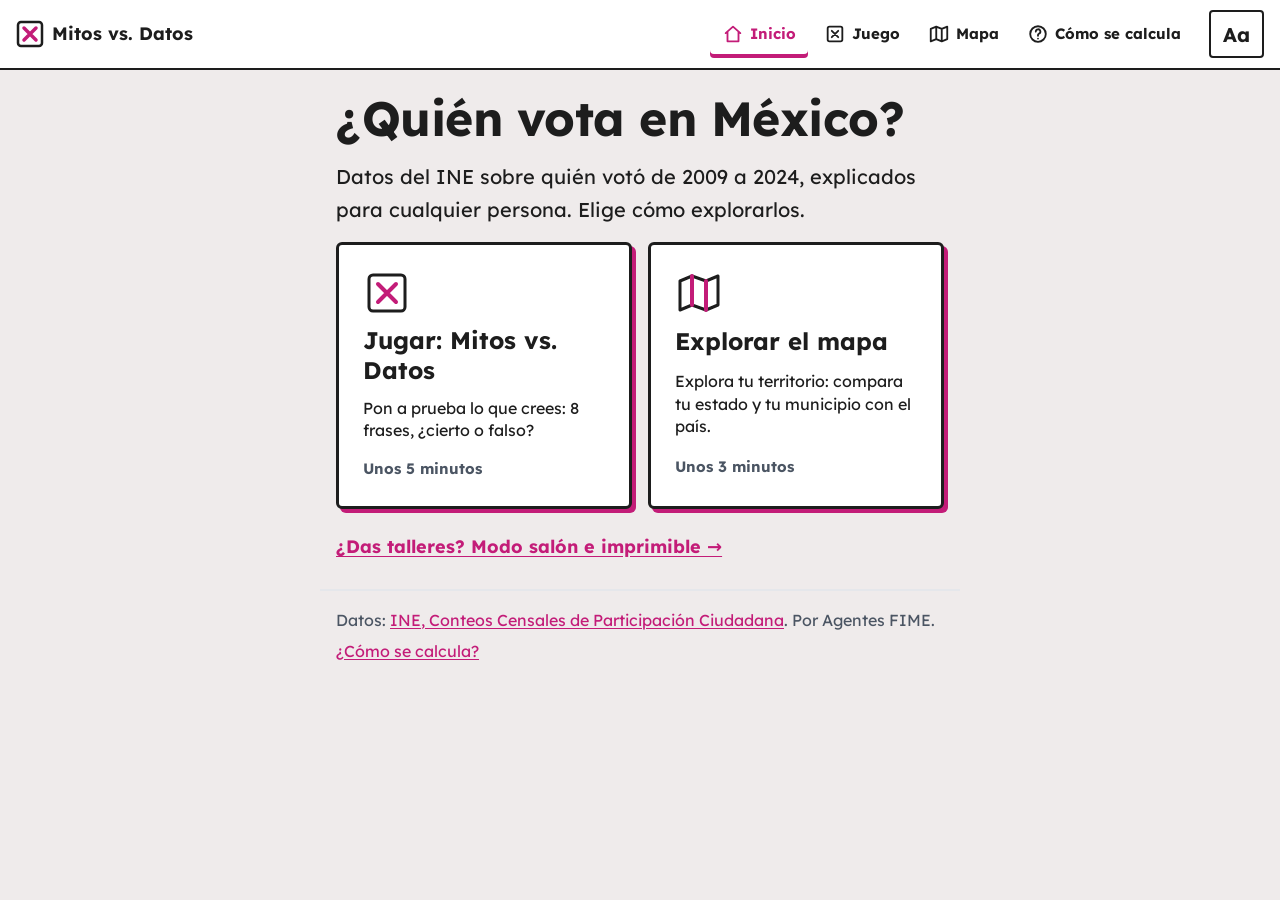
==== site/index.html @ 76617a5d "Juego y mapa con el mismo peso: portada con dos puertas, navegación y mapa para explorar - Portada c" ====
<!doctype html>
<html lang="es-MX">
<head>
  <meta charset="utf-8">
  <meta name="viewport" content="width=device-width, initial-scale=1">
  <title>Mitos vs. Datos: el juego</title>
  <meta name="description" content="Juego de cierto o falso sobre la participación electoral en México, con datos de los Conteos Censales de Participación Ciudadana del INE, 2009–2024.">
  <meta property="og:type" content="website">
  <meta property="og:locale" content="es_MX">
  <meta property="og:url" content="https://smorentin0-cloud.github.io/mitos-vs-datos-ccpc/">
  <meta property="og:title" content="Mitos vs. Datos: el juego">
  <meta property="og:description" content="¿Cuánto sabes de cómo vota México? ¿Mito o dato? Pon a prueba lo que sabes con datos del INE.">
  <meta property="og:image" content="https://smorentin0-cloud.github.io/mitos-vs-datos-ccpc/img/vista-previa.png">
  <meta property="og:image:width" content="1200">
  <meta property="og:image:height" content="630">
  <meta property="og:image:alt" content="Boleta con la pregunta ¿Cuánto sabes de cómo vota México? y las casillas Mito y Dato.">
  <meta name="twitter:card" content="summary_large_image">
  <meta name="twitter:title" content="Mitos vs. Datos: el juego">
  <meta name="twitter:description" content="¿Cuánto sabes de cómo vota México? Pon a prueba lo que sabes con datos del INE.">
  <meta name="twitter:image" content="https://smorentin0-cloud.github.io/mitos-vs-datos-ccpc/img/vista-previa.png">
  <meta name="theme-color" content="#FFFFFF">
  <link rel="icon" href="favicon.svg" type="image/svg+xml">
  <link rel="apple-touch-icon" href="img/icono-192.png">
  <link rel="manifest" href="manifest.webmanifest">
  <link rel="preload" href="fonts/lexend-latin-400.woff2" as="font" type="font/woff2" crossorigin>
  <link rel="preload" href="fonts/lexend-latin-700.woff2" as="font" type="font/woff2" crossorigin>
  <link rel="stylesheet" href="css/estilos.css">
  <link rel="stylesheet" href="css/atlas.css">
</head>
<body>
  <a class="saltar" href="#contenido">Saltar al contenido</a>

  <header class="barra">
    <a class="marca" href="#portada" data-ir="portada">
      <svg class="marca-icono" viewBox="0 0 28 28" aria-hidden="true">
        <rect x="2" y="2" width="24" height="24" rx="3" fill="#FFFFFF" stroke="#1D1D1D" stroke-width="2.5"/>
        <path d="M8 8 L20 20 M20 8 L8 20" stroke="#C31C78" stroke-width="3.5" stroke-linecap="round"/>
      </svg>
      <span>Mitos vs. Datos</span>
    </a>
    <div class="lectura">
      <span id="voz-indicador" class="voz-indicador" hidden>Voz</span>
      <button id="lectura-btn" class="lectura-btn" aria-expanded="false" aria-controls="panel-lectura" aria-label="Opciones de lectura">Aa</button>
      <div id="panel-lectura" class="panel-lectura" role="group" aria-labelledby="t-lectura" hidden>
        <p id="t-lectura" class="panel-titulo">Opciones de lectura</p>
        <button id="voz-auto" class="voz-btn" aria-pressed="false" hidden>
          <svg class="voz-icono" viewBox="0 0 24 24" aria-hidden="true"><path d="M4 9.5h3.5L12 5.5v13l-4.5-4H4z"/><path class="onda" d="M15.5 9a4 4 0 0 1 0 6M18 6.5a7.5 7.5 0 0 1 0 11"/></svg><span>Leer en voz alta</span>
        </button>
        <label id="voz-campo" class="voz-campo" hidden>Voz para leer
          <select id="voz-elegida"></select>
        </label>
        <div class="tamano" role="group" aria-label="Tamaño de la letra">
          <button class="tamano-btn" data-tamano="1" aria-pressed="true" aria-label="Letra normal">A</button>
          <button class="tamano-btn" data-tamano="2" aria-pressed="false" aria-label="Letra grande">A</button>
          <button class="tamano-btn" data-tamano="3" aria-pressed="false" aria-label="Letra muy grande">A</button>
        </div>
        <p class="panel-nota">El juego no depende del sonido. La voz es opcional.</p>
      </div>
    </div>
    <nav class="nav-principal" aria-label="Secciones">
      <a href="#inicio" data-seccion="inicio" aria-current="page"><svg viewBox="0 0 24 24" aria-hidden="true"><path d="M4 11 L12 4 L20 11 M6 9.5 V20 H18 V9.5"/></svg><span>Inicio</span></a>
      <a href="#juego" data-seccion="juego"><svg viewBox="0 0 24 24" aria-hidden="true"><rect x="4" y="4" width="16" height="16" rx="2"/><path d="M8.5 8.5 L15.5 15.5 M15.5 8.5 L8.5 15.5"/></svg><span>Juego</span></a>
      <a href="#mapa" data-seccion="mapa"><svg viewBox="0 0 24 24" aria-hidden="true"><path d="M3 6.5 L9 4 L15 6.5 L21 4 V17.5 L15 20 L9 17.5 L3 20 Z M9 4 V17.5 M15 6.5 V20"/></svg><span>Mapa</span></a>
      <a href="#metodo" data-seccion="metodo"><svg viewBox="0 0 24 24" aria-hidden="true"><circle cx="12" cy="12" r="8.5"/><path d="M9.6 9.4 a2.5 2.5 0 1 1 3.4 2.3 c-.7.3-1 .8-1 1.5 V14 M12 17 v.01"/></svg><span>Cómo se calcula</span></a>
    </nav>
  </header>

  <main id="contenido" tabindex="-1">
    <h1 class="sr">Mitos vs. Datos: el juego</h1>

    <!-- 1. Portada -->
    <section id="portada" class="pantalla" aria-labelledby="t-portada">
      <h2 id="t-portada" class="titular">¿Quién vota en México?</h2>
      <p id="portada-entrada" class="entrada">Datos del INE sobre quién votó de 2009 a 2024, explicados para cualquier persona. Elige cómo explorarlos.</p>
      <p id="edicion" class="edicion" hidden></p>
      <p id="reto-aviso" class="reto-aviso" hidden></p>
      <!-- Dos puertas con el mismo peso: son la única acción de la portada (excepción a «un botón primario», ver AGENTS.md). -->
      <ul class="puertas">
        <li>
          <button class="puerta" data-ir="instrucciones" aria-describedby="puerta-juego-txt puerta-juego-tiempo">
            <svg class="puerta-icono" viewBox="0 0 48 48" aria-hidden="true"><rect x="6" y="6" width="36" height="36" rx="4"/><path class="puerta-x" d="M15 15 L33 33 M33 15 L15 33"/></svg>
            <span class="puerta-titulo">Jugar: Mitos vs. Datos</span>
            <span id="puerta-juego-txt" class="puerta-texto"></span>
            <span id="puerta-juego-tiempo" class="puerta-tiempo">Unos 5 minutos</span>
          </button>
        </li>
        <li>
          <button class="puerta" data-ir="mapa" aria-describedby="puerta-mapa-txt puerta-mapa-tiempo">
            <svg class="puerta-icono" viewBox="0 0 48 48" aria-hidden="true"><path d="M5 12 L17 7 L31 12 L43 7 V36 L31 41 L17 36 L5 41 Z"/><path class="puerta-x" d="M17 7 V36 M31 12 V41"/></svg>
            <span class="puerta-titulo">Explorar el mapa</span>
            <span id="puerta-mapa-txt" class="puerta-texto">Explora tu territorio: compara tu estado y tu municipio con el país.</span>
            <span id="puerta-mapa-tiempo" class="puerta-tiempo">Unos 3 minutos</span>
          </button>
        </li>
      </ul>
      <p class="enlaces-portada">
        <button class="enlace-texto" data-ir="talleres">¿Das talleres? Modo salón e imprimible →</button>
      </p>
    </section>

    <!-- Para talleres -->
    <section id="talleres" class="pantalla" aria-labelledby="t-talleres" hidden>
      <h2 id="t-talleres">Para talleres</h2>
      <p class="entrada">Para jugar en grupo con un proyector, o en papel si no hay dispositivos.</p>
      <div class="opcion-taller">
        <h3>Modo salón</h3>
        <p>Una pregunta por pantalla, letra muy grande y el grupo vota a mano alzada. Tú avanzas con las flechas o la barra espaciadora.</p>
        <button class="boton primario" id="entrar-salon">Empezar el modo salón</button>
      </div>
      <div class="opcion-taller">
        <h3>Versión para imprimir</h3>
        <p>Tarjetas tamaño carta con la frase al frente y la respuesta atrás.</p>
        <a class="boton secundario enlace-imprimible" href="imprimible.html">Abrir la versión para imprimir</a>
      </div>
      <div class="opcion-taller">
        <h3>Guía de facilitación</h3>
        <p>Un taller de 20 minutos, paso a paso.</p>
        <a class="boton secundario" href="guia.html">Leer la guía</a>
      </div>
      <p><button class="enlace-texto" data-ir="portada">Volver al inicio</button></p>
    </section>

    <!-- 2. Instrucciones -->
    <section id="instrucciones" class="pantalla" aria-labelledby="t-instr" hidden>
      <h2 id="t-instr">Cómo se juega</h2>
      <ol class="pasos">
        <li>
          <span class="paso-num" aria-hidden="true">1</span>
          <span><strong>Lee la frase.</strong> Algunas son mitos y otras son datos reales.</span>
        </li>
        <li>
          <span class="paso-num" aria-hidden="true">2</span>
          <span><strong>Marca tu respuesta:</strong> Cierto o Falso.</span>
        </li>
        <li>
          <span class="paso-num" aria-hidden="true">3</span>
          <span><strong>Mira los datos.</strong> Un sello te dice la respuesta y una gráfica te muestra por qué.</span>
        </li>
      </ol>
      <p class="voz-aviso" hidden>¿Prefieres escuchar? En el botón <strong>Aa</strong> de arriba activa «Leer en voz alta» y el juego te leerá cada pregunta y cada respuesta.</p>
      <div class="nota-papel">
        <p><strong>¿Qué es la participación?</strong> Es cuántas personas de cada 100 fueron a votar. Si dice 60%, votaron 60 de cada 100.</p>
      </div>
      <div class="acciones">
        <button class="boton primario" data-ir="perfil">Empezar</button>
      </div>
    </section>

    <!-- 2b. Perfil: quién eres en esta historia -->
    <section id="perfil" class="pantalla" aria-labelledby="t-perfil-pantalla" hidden>
      <h2 id="t-perfil-pantalla">Antes de empezar: ¿quién eres en esta historia?</h2>
      <p class="entrada">Con tu edad y tu estado, cada respuesta te mostrará cómo vota la gente como tú.</p>

      <div class="campo">
        <label for="p-edad" class="campo-titulo">Tu edad</label>
        <div class="numero">
          <button type="button" class="numero-btn" id="edad-menos" aria-controls="p-edad" aria-label="Un año menos">−</button>
          <input id="p-edad" type="number" inputmode="numeric" min="15" max="100" step="1" aria-describedby="edad-ayuda" autocomplete="off">
          <button type="button" class="numero-btn" id="edad-mas" aria-controls="p-edad" aria-label="Un año más">+</button>
        </div>
        <p id="edad-ayuda" class="ayuda">De 15 a 100 años.</p>
      </div>

      <div class="campo">
        <label for="p-estado" class="campo-titulo">Tu estado</label>
        <div class="combo">
          <input id="p-estado" class="buscador" type="text" aria-describedby="buscar-ayuda">
          <ul id="p-estado-lista" class="combo-lista"></ul>
        </div>
        <p id="buscar-ayuda" class="ayuda sr" aria-live="polite"></p>
      </div>

      <div class="campo" id="bloque-municipio" hidden>
        <button type="button" class="enlace-texto" id="agregar-municipio" aria-expanded="false" aria-controls="campo-municipio">+ Agregar mi municipio (opcional)</button>
        <div id="campo-municipio" hidden>
          <label for="p-municipio" class="campo-titulo">Tu municipio</label>
          <div class="combo">
            <input id="p-municipio" class="buscador" type="text" aria-describedby="mun-ayuda">
            <ul id="p-municipio-lista" class="combo-lista"></ul>
          </div>
          <p id="mun-ayuda" class="ayuda sr" aria-live="polite"></p>
        </div>
      </div>

      <p class="privacidad">
        <svg viewBox="0 0 24 24" aria-hidden="true"><rect x="5" y="10.5" width="14" height="10" rx="1.5"/><path d="M8 10.5V8a4 4 0 0 1 8 0v2.5"/></svg>
        No guardamos ni enviamos tus respuestas.
      </p>
      <p id="perfil-error" class="error" role="alert"></p>
      <div class="acciones">
        <button class="boton primario" id="perfil-continuar">Continuar</button>
        <button class="enlace-texto" id="perfil-no-decir">Prefiero no decir</button>
      </div>
    </section>

    <!-- 2c. Primer momento de la historia -->
    <section id="momento" class="pantalla" aria-labelledby="t-momento" hidden>
      <div class="boleta momento-boleta">
        <p class="folio">Tu historia</p>
        <h2 id="t-momento" class="momento-titulo"></h2>
        <p id="momento-texto" class="entrada"></p>
      </div>
      <div class="acciones">
        <button class="boton primario" id="iniciar">Empezar el juego</button>
        <button class="boton secundario" data-ir="perfil">Cambiar mis datos</button>
      </div>
    </section>

    <!-- 3. Preguntas -->
    <section id="juego" class="pantalla" aria-labelledby="t-mito" hidden>
      <div class="progreso">
        <ol id="casillas" class="casillas" aria-hidden="true"></ol>
        <p id="contador" class="contador" aria-live="polite"></p>
        <button id="salir-salon" class="salir-salon" hidden>Salir del modo salón</button>
      </div>

      <p id="intro-nivel" class="intro-nivel" hidden></p>

      <article class="boleta">
        <div id="masc-asoma" class="masc-asoma" aria-hidden="true"></div>
        <p id="nivel" class="folio"></p>
        <h2 id="t-mito" class="mito" tabindex="-1"></h2>
        <button class="escuchar" data-leer="pregunta" hidden><svg class="voz-icono" viewBox="0 0 24 24" aria-hidden="true"><path d="M4 9.5h3.5L12 5.5v13l-4.5-4H4z"/><path class="onda" d="M15.5 9a4 4 0 0 1 0 6M18 6.5a7.5 7.5 0 0 1 0 11"/></svg><span>Escuchar</span></button>
        <div id="sello" class="sello" hidden aria-hidden="true">
          <svg class="sello-icono" viewBox="0 0 24 24"><path id="sello-trazo" d=""/></svg>
          <span id="sello-texto"></span>
        </div>
        <div id="estimar" class="estimar" hidden>
          <p id="est-pregunta" class="est-pregunta"></p>
          <div id="est-control" class="est-control">
            <button type="button" class="numero-btn" id="est-menos" aria-controls="est-rango" aria-label="Uno menos">−</button>
            <input type="range" id="est-rango" min="0" max="100" step="1" value="50" aria-labelledby="est-pregunta">
            <button type="button" class="numero-btn" id="est-mas" aria-controls="est-rango" aria-label="Uno más">+</button>
          </div>
          <p id="est-muestra" class="est-valor" aria-hidden="true"><output id="est-valor" for="est-rango">50</output> <span id="est-unidad"></span></p>
          <button class="boton primario" id="est-ver">Ver el dato</button>
          <div id="est-resultado" class="est-resultado" hidden>
            <p id="est-texto" class="est-texto" role="status"></p>
            <div class="est-barras" aria-hidden="true">
              <span class="est-fila"><span id="est-etq-tu"></span><span class="est-pista"><span id="est-barra-tu" class="est-barra tu"></span></span></span>
              <span class="est-fila"><span id="est-etq-real"></span><span class="est-pista"><span id="est-barra-real" class="est-barra real"></span></span></span>
            </div>
          </div>
        </div>
        <fieldset id="opciones" class="opciones">
          <legend class="sr">¿Es cierto o falso?</legend>
          <button class="opcion" data-respuesta="cierto">
            <span class="casilla" aria-hidden="true"><svg viewBox="0 0 40 40"><path class="trazo" d="M9 9 L31 31"/><path class="trazo t2" d="M31 9 L9 31"/></svg></span>
            <span>Cierto</span>
          </button>
          <button class="opcion" data-respuesta="falso">
            <span class="casilla" aria-hidden="true"><svg viewBox="0 0 40 40"><path class="trazo" d="M9 9 L31 31"/><path class="trazo t2" d="M31 9 L9 31"/></svg></span>
            <span>Falso</span>
          </button>
        </fieldset>
        <div id="salon-votar" class="salon-votar" hidden>
          <p class="salon-pregunta">Levanten la mano: ¿cierto o falso?</p>
          <button class="boton primario" id="revelar">Revelar</button>
          <p class="salon-teclas">Teclado: <kbd>→</kbd> o <kbd>Espacio</kbd> para avanzar, <kbd>←</kbd> para regresar, <kbd>Esc</kbd> para salir.</p>
        </div>
      </article>

      <div id="revelacion" class="revelacion" hidden>
        <h3 id="t-veredicto" class="retro" tabindex="-1"></h3>
        <p class="dato-clave"><span id="dato-cifra" class="dato-cifra"></span> <span id="dato-texto" class="dato-texto"></span></p>
        <p id="resumen-mito" class="resumen-mito"></p>
        <button class="escuchar" data-leer="explicacion" hidden><svg class="voz-icono" viewBox="0 0 24 24" aria-hidden="true"><path d="M4 9.5h3.5L12 5.5v13l-4.5-4H4z"/><path class="onda" d="M15.5 9a4 4 0 0 1 0 6M18 6.5a7.5 7.5 0 0 1 0 11"/></svg><span>Escuchar todo</span></button>

        <p id="g-caso" class="g-caso" hidden></p>
        <figure id="figura" class="grafica">
          <figcaption id="g-titulo" class="g-titulo"></figcaption>
          <div id="vista" class="vista" role="group" aria-label="Ver el dato de" hidden>
            <button class="vista-btn" data-vista="local" aria-pressed="true"></button>
            <button class="vista-btn" data-vista="nacional" aria-pressed="false"></button>
          </div>
          <p id="g-local" class="g-local" hidden></p>
          <div id="g-lienzo" class="g-lienzo"></div>
          <p id="g-fuente" class="g-fuente"></p>
          <details id="g-detalle-tabla" class="g-tabla">
            <summary>Ver los datos en una tabla</summary>
            <div id="g-tabla"></div>
          </details>
        </figure>

        <details id="mas-contexto" class="mas-contexto">
          <summary>Más contexto</summary>
          <p id="explicacion" class="explicacion"></p>
          <p id="g-nota" class="g-nota" hidden></p>
          <p id="discusion" class="discusion"><strong>Para conversar:</strong> <span id="discusion-texto"></span></p>
        </details>

        <p class="ver-en-mapa"><button class="enlace-texto" id="ver-en-mapa">Ver esto en el mapa →</button></p>

        <div class="acciones acciones-fijas">
          <button class="boton primario" id="siguiente">Siguiente pregunta</button>
        </div>
      </div>
    </section>

    <!-- 4. Resultado y cierre: un recorrido de 4 pasos -->
    <section id="resultado" class="pantalla" aria-labelledby="t-resultado" hidden>
      <div class="progreso">
        <ol id="pasos-res" class="casillas pasos-res" aria-hidden="true">
          <li>1</li><li>2</li><li>3</li><li>4</li>
        </ol>
        <div class="progreso-fila">
          <p id="paso-contador" class="contador" aria-live="polite"></p>
          <button class="escuchar escuchar-icono" data-leer="resultado" hidden><svg class="voz-icono" viewBox="0 0 24 24" aria-hidden="true"><path d="M4 9.5h3.5L12 5.5v13l-4.5-4H4z"/><path class="onda" d="M15.5 9a4 4 0 0 1 0 6M18 6.5a7.5 7.5 0 0 1 0 11"/></svg><span class="sr">Escuchar este paso</span></button>
        </div>
      </div>

      <div class="paso" id="paso-1">
        <div id="masc-resultado" class="masc-resultado" aria-hidden="true"></div>
        <h2 id="t-resultado" tabindex="-1"></h2>
        <p id="mensaje" class="entrada"></p>
        <details class="plegable">
          <summary>Tus respuestas</summary>
          <ol id="resumen" class="resumen"></ol>
        </details>
        <p class="invita-mapa"><button class="enlace-texto" data-ir="mapa">¿Y en tu estado? Explóralo en el mapa →</button></p>
      </div>

      <div class="paso" id="paso-2" hidden>
        <h2 id="t-paso-2" tabindex="-1"></h2>
        <p id="perfil-mensaje" class="perfil-dato"></p>
        <figure class="grafica">
          <figcaption id="perfil-g-titulo" class="g-titulo sr"></figcaption>
          <div id="perfil-g-lienzo" class="g-lienzo"></div>
          <p id="perfil-g-fuente" class="g-fuente"></p>
          <details class="g-tabla">
            <summary>Ver los datos en una tabla</summary>
            <div id="perfil-g-tabla"></div>
          </details>
        </figure>
        <p id="perfil-comparacion"></p>
        <p id="perfil-municipio" class="perfil-municipio" hidden></p>
      </div>

      <div class="paso" id="paso-3" hidden>
        <h2 id="t-paso-3" tabindex="-1"></h2>
        <section id="historia" class="historia" aria-label="Tu historia como votante" hidden>
          <p id="historia-intro"></p>
          <ol id="historia-lista" class="linea-tiempo"></ol>
          <p id="historia-fuente" class="g-fuente"></p>
          <details class="g-tabla">
            <summary>Ver los datos en una tabla</summary>
            <div id="historia-tabla"></div>
          </details>
        </section>
        <section id="estimaciones" class="estimaciones" aria-labelledby="t-estimaciones" hidden>
          <h3 id="t-estimaciones" class="sr">Tus estimaciones</h3>
          <p id="est-resumen"></p>
          <details class="plegable">
            <summary>Ver cada estimación</summary>
            <ul id="est-lista" class="est-lista"></ul>
          </details>
        </section>
      </div>

      <div class="paso" id="paso-4" hidden>
        <h2 id="t-paso-4" tabindex="-1">Tu compromiso y tu tarjeta</h2>
        <p id="cierre-paso" class="entrada"></p>
        <div class="compromisos" role="group" aria-labelledby="t-compromiso">
          <p id="t-compromiso" class="campo-titulo">Elige un compromiso para tu tarjeta:</p>
          <button class="compromiso-btn" data-compromiso="credencial" aria-pressed="false"><span class="casilla" aria-hidden="true"><svg viewBox="0 0 40 40"><path class="trazo" d="M9 9 L31 31"/><path class="trazo t2" d="M31 9 L9 31"/></svg></span><span class="compromiso-texto"></span></button>
          <button class="compromiso-btn" data-compromiso="votar" aria-pressed="false"><span class="casilla" aria-hidden="true"><svg viewBox="0 0 40 40"><path class="trazo" d="M9 9 L31 31"/><path class="trazo t2" d="M31 9 L9 31"/></svg></span><span class="compromiso-texto"></span></button>
          <button class="compromiso-btn" data-compromiso="invitar" aria-pressed="false"><span class="casilla" aria-hidden="true"><svg viewBox="0 0 40 40"><path class="trazo" d="M9 9 L31 31"/><path class="trazo t2" d="M31 9 L9 31"/></svg></span><span class="compromiso-texto"></span></button>
        </div>
        <p id="compromiso-aviso" class="aviso" role="status"></p>
        <div class="tarjeta-bloque">
          <div class="tarjeta-contenedor">
            <canvas id="tarjeta" width="1080" height="1350" role="img" aria-label=""></canvas>
          </div>
          <div class="tarjeta-acciones">
            <button class="boton primario" id="compartir">Compartir mi tarjeta</button>
            <button class="boton secundario" id="descargar">Descargar</button>
            <button class="boton secundario" id="reto-generacion">Reta a alguien de otra generación</button>
            <button class="boton secundario" id="copiar">Copiar enlace</button>
          </div>
        </div>
        <p id="aviso-compartir" class="aviso" role="status"></p>
        <p class="enlaces-portada en-linea">
          <a class="enlace-texto" href="https://ine.mx/" rel="noopener">Ir al sitio del INE</a>
          <button class="enlace-texto" data-ir="mapa">Explorar el mapa</button>
          <button class="enlace-texto jugar-otra">Jugar otra vez</button>
        </p>
      </div>

      <div class="acciones pasos-nav">
        <button class="boton secundario" id="paso-atras">Atrás</button>
        <button class="boton primario" id="paso-siguiente">Siguiente</button>
      </div>
    </section>

    <!-- 5. Cierre del modo salón (sin puntaje individual) -->
    <section id="cierre" class="pantalla" aria-labelledby="t-cierre" hidden>
      <h2 id="t-cierre" tabindex="-1">Los datos cuentan otra historia</h2>
      <p id="cierre-texto" class="entrada">Muchas frases que repetimos sobre el voto no coinciden con los datos. La participación cambia con la edad, el lugar y el tipo de elección. Cada persona cuenta.</p>
      <ul class="llamado">
        <li><strong>Infórmate</strong> en fuentes oficiales antes de compartir una cifra.</li>
        <li><strong>Revisa</strong> que tu credencial para votar esté vigente y que tus datos estén al día.</li>
        <li><strong>Participa</strong> en cada elección, sea presidencial o intermedia.</li>
      </ul>
      <div class="acciones">
        <a class="boton primario" href="https://ine.mx/" rel="noopener">Ir al sitio del INE</a>
      </div>
      <p class="enlaces-portada">
        <button class="enlace-texto" data-ir="mapa">Explorar el mapa</button>
        <a class="enlace-texto enlace-imprimible" href="imprimible.html">Versión para imprimir</a>
        <button class="enlace-texto jugar-otra">Jugar otra vez</button>
      </p>
    </section>

    <!-- Mapa: dos pestañas, «Explorar» (libre) y «Recorrido por regiones» (guiado). Ver js/explorar.js y js/atlas.js. -->
    <section id="mapa" class="pantalla" aria-labelledby="t-mapa" hidden>
      <h2 id="t-mapa" tabindex="-1">Explora tu territorio</h2>
      <p class="entrada">Compara cómo votó cada estado y cada municipio de 2009 a 2024.</p>
      <p id="mapa-volver" hidden><button class="enlace-texto" id="volver-juego">← Volver al juego</button></p>
      <div class="pestanas" role="tablist" aria-label="Formas de ver el mapa">
        <button id="tab-explorar" class="pestana" role="tab" aria-selected="true" aria-controls="panel-explorar">Explorar</button>
        <button id="tab-recorrido" class="pestana" role="tab" aria-selected="false" aria-controls="panel-recorrido" tabindex="-1">Recorrido por regiones</button>
      </div>

      <div id="panel-explorar" class="panel-datos atlas mx" role="tabpanel" aria-labelledby="tab-explorar">
        <div class="mx-filtros">
          <label class="mx-campo"><span class="campo-titulo">Elección</span>
            <select id="mx-anio" class="at-selector"></select>
          </label>
          <label class="mx-campo"><span class="campo-titulo">Ver</span>
            <select id="mx-ver" class="at-selector"></select>
          </label>
          <label class="mx-campo" id="mx-campo-grupo" hidden><span class="campo-titulo">Grupo</span>
            <select id="mx-grupo" class="at-selector"></select>
          </label>
        </div>

        <div class="mx-cuerpo">
          <figure class="mx-mapa-fig" aria-labelledby="mx-titulo">
            <figcaption id="mx-titulo" class="g-titulo"></figcaption>
            <p id="mx-ayuda" class="ayuda">Toca un estado o, con el teclado, recórrelos con las flechas y elige con Enter. También puedes usar la lista o la tabla.</p>
            <svg id="mx-mapa" class="at-mapa mx-mapa" role="group" aria-labelledby="mx-titulo" aria-describedby="mx-ayuda" preserveAspectRatio="xMidYMid meet">
              <g class="capa-estados"></g>
              <g class="capa-regiones"></g>
              <g class="capa-etiquetas" aria-hidden="true"></g>
            </svg>
            <p id="mx-enfocado" class="mx-enfocado" aria-hidden="true"></p>
            <p class="mx-leyenda-titulo" id="mx-leyenda-t">De cada 100 personas, votaron:</p>
            <ol id="mx-leyenda" class="at-leyenda-mapa" aria-labelledby="mx-leyenda-t"></ol>
            <p><button id="mx-pais" class="enlace-texto" hidden>Ver todo el país</button></p>
          </figure>

          <div class="mx-lado">
            <div class="mx-buscar">
              <label for="mx-estado" class="campo-titulo">Estado</label>
              <select id="mx-estado" class="at-selector"><option value="">Elige un estado</option></select>
              <p class="mx-atajos">
                <button id="mx-mi-estado" class="enlace-texto" hidden></button>
                <button id="mx-mi-edad" class="enlace-texto" hidden>Ver mi grupo de edad</button>
              </p>
              <div id="mx-bloque-mun" hidden>
                <label for="mx-municipio" class="campo-titulo">Busca un municipio <span class="opcional">(opcional)</span></label>
                <div class="combo">
                  <input id="mx-municipio" class="buscador" type="text" aria-describedby="mx-mun-ayuda">
                  <ul id="mx-municipio-lista" class="combo-lista"></ul>
                </div>
                <p id="mx-mun-ayuda" class="ayuda sr" aria-live="polite"></p>
              </div>
            </div>

            <p id="mx-indicacion" class="mx-indicacion">Elige un estado en el mapa o en la lista para ver su dato y cómo ha cambiado.</p>
            <section id="mx-panel" class="mx-panel" aria-labelledby="mx-p-titulo" hidden>
              <h3 id="mx-p-titulo" tabindex="-1"></h3>
              <p id="mx-p-frase" class="mx-frase" aria-live="polite"></p>
              <p id="mx-p-mun" class="mx-frase-mun" aria-live="polite" hidden></p>
              <button class="escuchar" data-leer="mapa" hidden><svg class="voz-icono" viewBox="0 0 24 24" aria-hidden="true"><path d="M4 9.5h3.5L12 5.5v13l-4.5-4H4z"/><path class="onda" d="M15.5 9a4 4 0 0 1 0 6M18 6.5a7.5 7.5 0 0 1 0 11"/></svg><span>Escuchar</span></button>
              <figure class="grafica">
                <figcaption id="mx-p-g-t" class="g-titulo"></figcaption>
                <div id="mx-p-g" class="at-lienzo"></div>
                <details class="g-tabla"><summary>Ver los datos en una tabla</summary><div id="mx-p-t"></div></details>
              </figure>
              <p class="mx-enlaces">
                <button id="mx-ponte" class="enlace-texto">¿Crees que conoces tu estado? Ponte a prueba →</button>
                <button id="mx-mas" class="enlace-texto">Ver por edad, sexo y tipo de sección →</button>
                <button id="mx-copiar" class="enlace-texto">Copiar enlace a esta vista</button>
              </p>
              <p id="mx-copiado" class="aviso" role="status"></p>
            </section>
          </div>
        </div>

        <details class="g-tabla mx-tabla"><summary id="mx-tabla-resumen">Ver todos los estados en una tabla</summary><div id="mx-tabla"></div></details>
        <details id="mx-tabla-mun-bloque" class="g-tabla mx-tabla" hidden><summary id="mx-tabla-mun-resumen"></summary><p id="mx-tabla-mun-nota" class="ayuda"></p><div id="mx-tabla-mun"></div></details>
        <p id="mx-fuente" class="g-fuente"></p>
      </div>

      <div id="panel-recorrido" class="panel-datos atlas" role="tabpanel" aria-labelledby="tab-recorrido" hidden>
        <p class="entrada">¿Dónde se vota más en México? Baja con calma: el mapa se mueve del país a cada región y, al final, a tu estado.</p>
        <p><button class="enlace-texto" data-a-compara>Ir directo a comparar tu estado</button></p>

        <!-- Recorrido: el mapa queda fijo y los pasos pasan al lado (o debajo, en el celular). -->
        <div class="at-recorrido">
          <figure class="at-mapa-col" aria-labelledby="a-mapa-titulo">
            <figcaption class="at-mapa-cabeza">
              <span id="a-mapa-titulo" class="at-mapa-titulo"></span>
              <span id="a-mapa-anio" class="at-mapa-anio"></span>
            </figcaption>
            <div class="at-mapa-caja">
              <svg id="a-mapa" class="at-mapa" role="img" aria-labelledby="a-mapa-desc" preserveAspectRatio="xMidYMid meet">
                <desc id="a-mapa-desc"></desc>
                <g class="capa-estados"></g>
                <g class="capa-regiones"></g>
                <g class="capa-etiquetas" aria-hidden="true"></g>
              </svg>
            </div>
            <ol id="a-leyenda" class="at-leyenda-mapa" aria-label="De cada 100 personas, votaron"></ol>
          </figure>

          <div class="at-pasos">
            <section class="at-paso at-paso-portada" data-paso="portada" aria-labelledby="a-t-portada">
              <h3 id="a-t-portada">Atlas de la participación</h3>
              <p class="at-texto">Un recorrido por el mapa de México, de lo nacional a cada región y a tu estado.</p>
              <p class="at-pista" aria-hidden="true"><svg viewBox="0 0 24 24"><path d="M12 4 V19 M6 13 L12 19 L18 13"/></svg> Desliza hacia abajo</p>
            </section>
            <div id="a-pasos-generados"></div>
            <section class="at-paso at-paso-final" data-paso="final" aria-labelledby="a-t-final">
              <h3 id="a-t-final">¿Y tu estado?</h3>
              <p>Elige tu estado para ver cómo vota frente al país. No guardamos tu elección: solo vive en esta página mientras la ves.</p>
              <label class="at-campo-titulo" for="a-elige-estado">Tu estado</label>
              <select id="a-elige-estado" class="at-selector">
                <option value="">Elige un estado</option>
              </select>
              <p id="a-final-resumen" class="at-texto at-final-resumen" aria-live="polite" hidden></p>
              <button id="a-ir-compara" class="enlace-texto" data-a-compara hidden>Compáralo con el país →</button>
            </section>
          </div>
        </div>

        <!-- Comparación: tu estado frente al país. -->
        <section id="a-compara" class="at-compara" aria-labelledby="a-t-compara" tabindex="-1">
          <h3 id="a-t-compara">Tu estado frente al país</h3>
          <p id="a-compara-vacio">Elige tu estado arriba, o aquí:</p>
          <div class="at-compara-controles">
            <div>
              <label class="at-campo-titulo" for="a-elige-estado-2">Estado</label>
              <select id="a-elige-estado-2" class="at-selector">
                <option value="">Elige un estado</option>
              </select>
            </div>
            <div role="group" aria-label="Elección">
              <span class="at-campo-titulo" aria-hidden="true">Elección</span>
              <div id="a-anios" class="at-anios-botones"></div>
            </div>
          </div>

          <div id="a-compara-cuerpo" hidden>
            <div class="at-cifras" aria-live="polite">
              <p class="at-cifra"><span id="a-c-estado-valor" class="at-cifra-num"></span><span id="a-c-estado-nombre" class="at-cifra-etq"></span></p>
              <p class="at-cifra at-cifra-nacional"><span id="a-c-nac-valor" class="at-cifra-num"></span><span class="at-cifra-etq">México</span></p>
              <p id="a-c-frase" class="at-cifra-frase"></p>
            </div>

            <div class="at-graficas">
              <figure class="grafica" aria-labelledby="a-g1-t">
                <figcaption id="a-g1-t" class="g-titulo"></figcaption>
                <div id="a-g-historia" class="at-lienzo"></div>
                <details class="g-tabla"><summary>Ver los datos en una tabla</summary><div id="a-t-historia"></div></details>
              </figure>
              <figure class="grafica" aria-labelledby="a-g2-t">
                <figcaption id="a-g2-t" class="g-titulo"></figcaption>
                <p id="a-g-edad-frase" class="at-frase"></p>
                <div id="a-g-edad" class="at-lienzo"></div>
                <details class="g-tabla"><summary>Ver los datos en una tabla</summary><div id="a-t-edad"></div></details>
              </figure>
              <figure class="grafica" aria-labelledby="a-g3-t">
                <figcaption id="a-g3-t" class="g-titulo"></figcaption>
                <div id="a-g-sexo" class="at-lienzo"></div>
                <details class="g-tabla"><summary>Ver los datos en una tabla</summary><div id="a-t-sexo"></div></details>
              </figure>
              <figure class="grafica" aria-labelledby="a-g4-t">
                <figcaption id="a-g4-t" class="g-titulo"></figcaption>
                <div id="a-g-seccion" class="at-lienzo"></div>
                <details class="g-tabla"><summary>Ver los datos en una tabla</summary><div id="a-t-seccion"></div></details>
              </figure>
            </div>
          </div>
          <p id="a-fuente" class="g-fuente"></p>
        </section>
      </div>
    </section>

    <!-- Cómo se calcula: una sola explicación para el juego y el mapa -->
    <section id="metodo" class="pantalla" aria-labelledby="t-metodo" hidden>
      <h2 id="t-metodo" tabindex="-1">Cómo se calcula</h2>
      <p class="entrada">Todas las cifras del juego y del mapa salen de la misma fuente y se calculan igual.</p>
      <h3>La participación</h3>
      <p id="nota-metodo"></p>
      <p>En el sitio la decimos como «de cada 100»: si votó el 60%, votaron 60 de cada 100 personas.</p>
      <h3>La fuente</h3>
      <p>INE, <a href="https://ine.mx/transparencia/datos-abiertos/visualizacion-datos/conteos-censales-participacion/" rel="noopener">Conteos Censales de Participación Ciudadana</a> de las elecciones federales de 2009 a 2024. Son datos abiertos y agregados: no hay datos de ninguna persona.</p>
      <h3>Datos con pocas personas</h3>
      <p id="metodo-umbral"></p>
      <h3>Lo que no guardamos</h3>
      <p>Tu edad, tu estado, tu municipio y tus respuestas viven solo en esta página mientras la usas. No los guardamos ni los enviamos.</p>
    </section>
  </main>


  <footer id="pie" class="pie">
    <p>Datos: <a href="https://ine.mx/transparencia/datos-abiertos/visualizacion-datos/conteos-censales-participacion/" rel="noopener">INE, Conteos Censales de Participación Ciudadana</a>. Por Agentes FIME.</p>
    <p><a href="#metodo">¿Cómo se calcula?</a></p>
  </footer>

  <script src="js/textos.js"></script>
  <script src="js/datos.js"></script>
  <script src="js/graficas.js"></script>
  <script src="js/mapa.js"></script>
  <script src="js/atlas-graficas.js"></script>
  <script src="js/atlas.js"></script>
  <script src="js/combobox.js"></script>
  <script src="js/explorar.js"></script>
  <script src="js/personal.js"></script>
  <script src="js/caso.js"></script>
  <script src="js/voz.js"></script>
  <script src="js/mascota.js"></script>
  <script src="js/juego.js"></script>
</body>
</html>
---- site/css/estilos.css ----
/* Lexend alojada en el sitio (licencia OFL en fonts/OFL.txt): funciona sin conexión. */
@font-face {
  font-family: "Lexend";
  src: url("../fonts/lexend-latin-400.woff2") format("woff2");
  font-weight: 400; font-style: normal; font-display: swap;
}
@font-face {
  font-family: "Lexend";
  src: url("../fonts/lexend-latin-700.woff2") format("woff2");
  font-weight: 700; font-style: normal; font-display: swap;
}

/*
 * Identidad: la boleta y el cuadernillo de la lista nominal.
 * Paleta del INE (tomada de ine.mx): tinta #1D1D1D, marca/datos rosa #C31C78, base #E5E7EB,
 * sello dorado oscuro #766552, blanco y grises neutros. El dorado claro del INE (#C5A989) no se usa:
 * no llega al contraste AA sobre blanco.
 * --azul y --ambar conservan su nombre histórico: hoy son el rosa y el dorado del INE.
 */
:root {
  --tinta: #1D1D1D;
  --tinta-suave: #4B5563;
  --azul: #C31C78;
  --base: #E5E7EB;
  --ambar: #766552;
  --papel: #FFFFFF;
  --mesa: #EFEBEB;
  --perforado: #9CA3AF;
  --gris-graf: #5E6573;
  /* Escala de espacios: todo margen, relleno y separación sale de aquí. */
  --esp-1: 0.25rem;
  --esp-2: 0.5rem;
  --esp-3: 0.75rem;
  --esp-4: 1rem;
  --esp-5: 1.5rem;
  --esp-6: 2rem;
  --fuente: "Lexend", "Segoe UI", system-ui, -apple-system, Roboto, Arial, sans-serif;
}

/* Tamaño de letra elegido por la persona (A, A+, A++). Todo usa rem, así que escala completo. */
html { font-size: 100%; -webkit-text-size-adjust: 100%; }
html[data-tamano="2"] { font-size: 118.75%; }
html[data-tamano="3"] { font-size: 137.5%; }

*, *::before, *::after { box-sizing: border-box; }

/* Que ningún display de componente anule el atributo hidden (p. ej. el sello antes de responder). */
[hidden] { display: none !important; }

body {
  margin: 0;
  font-family: var(--fuente);
  font-size: 1.125rem;
  line-height: 1.65;
  color: var(--tinta);
  background: var(--mesa);
}

.sr {
  position: absolute !important;
  width: 1px; height: 1px;
  overflow: hidden; clip: rect(0 0 0 0);
  white-space: nowrap;
}

.saltar {
  position: absolute; left: 1rem; top: -4rem;
  background: var(--tinta); color: var(--papel);
  padding: var(--esp-2) var(--esp-3); z-index: 10;
}
.saltar:focus { top: 0.5rem; }

:focus-visible {
  outline: 4px solid var(--ambar);
  outline-offset: 3px;
}
[tabindex="-1"]:focus { outline: none; }
[tabindex="-1"] { scroll-margin-top: 6rem; }

a { color: var(--azul); text-underline-offset: 0.15em; }

h1, h2, h3 { line-height: 1.2; letter-spacing: -0.01em; }
h1, .titular { font-size: 2.25rem; margin: 0 0 var(--esp-4); }
h2 { font-size: 1.75rem; margin: 0 0 var(--esp-4); }
h3 { font-size: 1.375rem; margin: 0 0 var(--esp-2); }

/* ---------------------------------------------------------------- barra */
.barra {
  display: flex; flex-wrap: wrap; align-items: center; justify-content: space-between; gap: var(--esp-2) var(--esp-4);
  padding: 0.625rem var(--esp-4);
  background: var(--papel);
  border-bottom: 2px solid var(--tinta);
  position: sticky; top: 0; z-index: 5;
}
.marca {
  display: flex; align-items: center; gap: var(--esp-2);
  font-weight: 700; color: var(--tinta); text-decoration: none;
  white-space: nowrap;
}
.marca-icono { width: 1.75rem; height: 1.75rem; flex: none; }

.controles { display: flex; align-items: center; gap: var(--esp-2); }

/* ---------------------------------------------------------------- voz */
.voz-icono { width: 22px; height: 22px; flex: none; }
.voz-icono path { fill: none; stroke: currentColor; stroke-width: 2; stroke-linejoin: round; stroke-linecap: round; }
.voz-icono path:first-child { fill: currentColor; }

/* Interruptor de la barra: tamaño fijo, como el control de letra. */
.voz-btn {
  display: inline-flex; align-items: center; gap: 6px;
  min-height: 48px; padding: 0 12px;
  font: 700 17px var(--fuente);
  background: var(--papel); color: var(--tinta);
  border: 2px solid var(--tinta); cursor: pointer;
}
.voz-btn[aria-pressed="true"] { background: var(--tinta); color: var(--papel); }

.escuchar {
  display: inline-flex; align-items: center; gap: var(--esp-2);
  min-height: 2.75rem; padding: var(--esp-1) 0.875rem;
  font: inherit; font-size: 1rem; font-weight: 700;
  background: var(--papel); color: var(--azul);
  border: 2px solid var(--azul); border-radius: 4px; cursor: pointer;
}
.escuchar .voz-icono { width: 1.25rem; height: 1.25rem; }
.escuchar.hablando { background: var(--azul); color: var(--papel); }
.boleta .escuchar { margin: -var(--esp-3) 0 1.25rem; }
.revelacion .escuchar { margin: 0 0 1.25rem; }
.voz-aviso { font-size: 1rem; color: var(--tinta-suave); }

.tamano { display: flex; border: 2px solid var(--tinta); }
.tamano-btn {
  font: inherit; font-weight: 700; line-height: 1;
  min-width: 44px; min-height: 44px;
  background: var(--papel); color: var(--tinta);
  border: 0; cursor: pointer;
}
.tamano-btn + .tamano-btn { border-left: 2px solid var(--tinta); }
/* Tamaño fijo en px: el control no debe crecer junto con el texto que controla. */
.tamano-btn[data-tamano="1"] { font-size: 15px; }
.tamano-btn[data-tamano="2"] { font-size: 19px; }
.tamano-btn[data-tamano="3"] { font-size: 23px; }
.tamano-btn[aria-pressed="true"] { background: var(--tinta); color: var(--papel); }

/* ---------------------------------------------------------------- estructura */
main { max-width: 40rem; margin: 0 auto; padding: var(--esp-6) var(--esp-4) 3rem; overflow-x: clip; } /* el sello, al caer, no debe crear scroll lateral */
main:focus { outline: none; }

.entrada { font-size: 1.25rem; margin: 0 0 var(--esp-5); }
.pie-fuente { font-size: 1rem; color: var(--tinta-suave); margin-top: 2.5rem; }
.subtitulo { margin-top: 2.5rem; }

/* ---------------------------------------------------------------- botones */
.acciones { display: flex; flex-direction: column; gap: var(--esp-3); margin-top: var(--esp-5); }

.boton {
  display: inline-flex; align-items: center; justify-content: center;
  min-height: 3.5rem; padding: var(--esp-3) var(--esp-5);
  font: inherit; font-weight: 700; text-decoration: none;
  border: 2px solid var(--tinta); border-radius: 6px;
  cursor: pointer;
}
.boton.primario { background: var(--azul); border-color: var(--azul); color: var(--papel); }
.boton.primario:hover { background: var(--tinta); border-color: var(--tinta); }
.boton.secundario { background: var(--papel); color: var(--tinta); }
.boton.secundario:hover { background: var(--base); }

/* ---------------------------------------------------------------- papel */
/* Hoja con borde superior perforado, como el talón de una boleta. */
.boleta, .mini-boleta, .nota-papel {
  background: var(--papel);
  border: 2px solid var(--tinta);
  border-radius: 4px;
}
.boleta, .mini-boleta { position: relative; border-top: 3px dashed var(--perforado); }

/* ---------------------------------------------------------------- portada */
.portada-boleta { margin-bottom: var(--esp-6); }
.mini-boleta {
  display: grid; gap: var(--esp-2);
  max-width: 20rem; padding: var(--esp-4) 1.25rem 1.25rem;
  transform: rotate(-2deg);
}
.mini-folio { font-size: 0.875rem; color: var(--tinta-suave); }
.mini-pregunta { font-size: 1.5rem; font-weight: 700; }
.mini-opciones { display: flex; gap: var(--esp-5); }
.mini-opcion { display: flex; align-items: center; gap: var(--esp-2); font-weight: 700; }

/* ---------------------------------------------------------------- recuadro para marcar */
.casilla {
  position: relative; flex: none;
  width: 2.5rem; height: 2.5rem;
  background: var(--papel);
  border: 3px solid var(--tinta); border-radius: 3px;
}
.casilla svg { position: absolute; inset: 0; width: 100%; height: 100%; }
.casilla .trazo {
  fill: none; stroke: var(--azul); stroke-width: 5; stroke-linecap: round;
  stroke-dasharray: 32; stroke-dashoffset: 32;
}
.casilla.marcada .trazo { stroke-dashoffset: 0; transition: stroke-dashoffset 0.18s ease-out; }
.casilla.marcada .t2 { transition-delay: 0.16s; }
/* En la portada la X se dibuja una vez al cargar. */
.mini-boleta .casilla.marcada .trazo { animation: trazar 0.25s ease-out 0.6s backwards; }
.mini-boleta .casilla.marcada .t2 { animation-delay: 0.85s; }
@keyframes trazar { from { stroke-dashoffset: 32; } }

/* ---------------------------------------------------------------- instrucciones */
.pasos { list-style: none; padding: 0; margin: 0 0 var(--esp-5); display: grid; gap: var(--esp-4); }
.pasos li { display: flex; gap: var(--esp-4); align-items: flex-start; }
.paso-num {
  flex: none; display: grid; place-items: center;
  width: 2.5rem; height: 2.5rem;
  border: 3px solid var(--tinta); border-radius: 3px;
  font-weight: 700;
}
.nota-papel { padding: var(--esp-1) 1.25rem; border-left: 8px solid var(--ambar); }

/* ---------------------------------------------------------------- progreso */
.progreso { margin-bottom: 1.25rem; }
.casillas { list-style: none; display: flex; gap: 0.375rem; padding: 0; margin: 0 0 var(--esp-2); }
.casillas li {
  width: 1.75rem; height: 1.75rem;
  display: grid; place-items: center;
  background: var(--papel);
  border: 2px solid var(--perforado); border-radius: 3px;
  font-size: 0.875rem; font-weight: 700; color: var(--tinta-suave);
}
.casillas li.actual { border-color: var(--tinta); border-width: 3px; color: var(--tinta); }
.casillas li.bien { background: var(--azul); border-color: var(--azul); color: var(--papel); }
.casillas li.mal { border-color: var(--gris-graf); color: var(--gris-graf); }
.contador { margin: 0; font-size: 1rem; color: var(--tinta-suave); }

/* ---------------------------------------------------------------- boleta de la pregunta */
.boleta { padding: var(--esp-4) 1.25rem var(--esp-6); }
.folio { margin: 0 0 var(--esp-3); font-size: 1rem; font-weight: 700; color: var(--azul); }
.mito { font-size: 1.75rem; line-height: 1.3; margin: 0 0 var(--esp-5); padding-right: var(--esp-2); }

/* Dos recuadros lado a lado; si la letra es grande y no caben, se apilan. */
.opciones { border: 0; padding: 0; margin: 0; display: grid; grid-template-columns: repeat(auto-fit, minmax(8.5rem, 1fr)); gap: var(--esp-3); }
.opcion {
  display: flex; align-items: center; gap: var(--esp-3);
  min-height: 4.5rem; padding: var(--esp-3);
  font: inherit; font-size: 1.25rem; font-weight: 700; text-align: left;
  background: var(--papel); color: var(--tinta);
  border: 2px solid var(--tinta); border-radius: 4px;
  cursor: pointer;
}
.opcion:hover:not(:disabled) { background: var(--mesa); }
.opcion:disabled { cursor: default; }
.opcion.elegida { border-width: 3px; }
.opcion:disabled:not(.elegida) { color: var(--tinta-suave); border-color: var(--perforado); }
.opcion:disabled:not(.elegida) .casilla { border-color: var(--perforado); }

/* El sello cae sobre la boleta al revelar la respuesta: el único movimiento automático. */
.sello {
  position: absolute; right: 0.75rem; bottom: -1.5rem;
  display: flex; align-items: center; gap: 0.375rem;
  padding: var(--esp-1) var(--esp-3);
  background: var(--papel);
  border: 4px double var(--ambar); border-radius: 6px;
  color: var(--ambar);
  font-size: 1.5rem; font-weight: 700; letter-spacing: 0.04em; text-transform: uppercase;
  transform: rotate(-7deg);
  animation: sellar 0.32s cubic-bezier(.3,1.6,.5,1) both;
}
.sello-icono { width: 1.5rem; height: 1.5rem; }
.sello-icono path { fill: none; stroke: currentColor; stroke-width: 3.5; stroke-linecap: round; stroke-linejoin: round; }
@keyframes sellar {
  from { opacity: 0; transform: rotate(-7deg) scale(1.8); }
  to { opacity: 1; transform: rotate(-7deg) scale(1); }
}

/* ---------------------------------------------------------------- revelación */
.revelacion { margin-top: 2.75rem; }
.resultado-respuesta {
  display: flex; align-items: center; gap: var(--esp-2);
  margin: 0 0 var(--esp-4); padding: var(--esp-3) var(--esp-4);
  font-weight: 700; font-size: 1.25rem;
  border-left: 8px solid currentColor;
  scroll-margin-top: 6rem;
}
.resultado-respuesta.acierto { color: var(--azul); background: var(--papel); }
.resultado-respuesta.fallo { color: var(--tinta); background: var(--base); }
.resultado-respuesta svg { width: 1.5rem; height: 1.5rem; flex: none; }
.resultado-respuesta path { fill: none; stroke: currentColor; stroke-width: 3.5; stroke-linecap: round; stroke-linejoin: round; }

.veredicto { font-size: 1.5rem; }
.explicacion { font-size: 1.1875rem; margin: 0 0 1.25rem; }

/* ---------------------------------------------------------------- gráficas */
/* Las gráficas van sin marco: el único contenedor con borde de cada pantalla es la boleta. */
.grafica { margin: var(--esp-4) 0; padding: 0; background: none; border: 0; }
.g-titulo { font-weight: 700; font-size: 1.125rem; margin-bottom: var(--esp-3); }
.g-lienzo { width: 100%; min-height: 7rem; }
.g-lienzo svg { display: block; width: 100%; height: auto; overflow: visible; }
.g-nota { font-size: 1rem; color: var(--tinta-suave); margin: var(--esp-3) 0 0; }
.g-fuente { font-size: 1rem; color: var(--tinta-suave); margin: var(--esp-3) 0 0; }
.g-tabla summary { cursor: pointer; font-size: 1rem; color: var(--azul); margin-top: var(--esp-3); min-height: 2.75rem; display: flex; align-items: center; }
.g-tabla table { border-collapse: collapse; width: 100%; font-size: 1rem; margin-top: var(--esp-2); }
.g-tabla th, .g-tabla td { text-align: left; padding: 0.375rem var(--esp-2); border-bottom: 1px solid var(--base); }
.g-tabla td.num, .g-tabla th.num { text-align: right; font-variant-numeric: tabular-nums; }

.leyenda { display: flex; flex-wrap: wrap; gap: 1.25rem; margin: 0 0 var(--esp-3); padding: 0; list-style: none; font-size: 1rem; }
.leyenda li { display: flex; align-items: center; gap: var(--esp-2); }
.leyenda .muestra { width: 1rem; height: 1rem; display: inline-block; }

svg text { font-family: var(--fuente); fill: var(--tinta); }
svg .etiqueta { font-size: 1rem; }
svg .eje { font-size: 0.875rem; fill: var(--tinta-suave); }
svg .valor { font-size: 0.9375rem; font-weight: 700; }
svg .rejilla { stroke: var(--base); stroke-width: 1; }
svg .crece-x, svg .crece-y { transform-box: fill-box; transition: transform 0.7s cubic-bezier(.2,.7,.2,1); }
svg .crece-x { transform-origin: left center; }
svg .crece-y { transform-origin: center bottom; }
svg .crece-x.inicio { transform: scaleX(0); }
svg .crece-y.inicio { transform: scaleY(0); }
svg .linea-anim { transition: stroke-dashoffset 1s ease-out; }
svg .aparece { transition: opacity 0.3s ease 0.6s; }
svg .aparece.inicio { opacity: 0; }

.filtros { display: flex; flex-wrap: wrap; gap: var(--esp-3); margin: 0 0 var(--esp-4); }
.filtros label { display: flex; flex-direction: column; gap: var(--esp-1); flex: 1 1 9rem; font-size: 1rem; font-weight: 700; }
.filtros select {
  font: inherit; font-weight: 400; min-height: 3rem;
  padding: var(--esp-2); border: 2px solid var(--tinta); border-radius: 4px;
  background: var(--papel); color: var(--tinta);
}

/* ---------------------------------------------------------------- resultado */
.tarjeta-contenedor { margin: var(--esp-5) 0 0; max-width: 22rem; }
#tarjeta { width: 100%; height: auto; display: block; border: 2px solid var(--tinta); border-radius: 4px; }
.aviso { min-height: 1.6em; font-size: 1rem; color: var(--tinta-suave); }

.resumen { list-style: none; padding: 0; margin: 0; display: grid; gap: var(--esp-3); }
.resumen li { display: flex; gap: var(--esp-3); align-items: flex-start; }
.resumen .marca-resumen {
  flex: none; display: grid; place-items: center;
  width: 1.75rem; height: 1.75rem; margin-top: 0.15rem;
  border: 2px solid var(--gris-graf); border-radius: 3px; color: var(--gris-graf);
}
.resumen .marca-resumen.bien { background: var(--azul); border-color: var(--azul); color: var(--papel); }
.resumen svg { width: 1rem; height: 1rem; }
.resumen path { fill: none; stroke: currentColor; stroke-width: 4; stroke-linecap: round; stroke-linejoin: round; }

/* ---------------------------------------------------------------- cierre */
.llamado { padding-left: 1.25em; }
.llamado li { margin-bottom: 0.5em; }

.pie {
  max-width: 40rem; margin: 0 auto; padding: var(--esp-5) var(--esp-4) 3rem;
  font-size: 1rem; color: var(--tinta-suave);
  border-top: 2px solid var(--base);
}

/* ---------------------------------------------------------------- pantallas anchas */
@media (min-width: 40rem) {
  h1, .titular { font-size: 3rem; }
  .acciones { flex-direction: row; flex-wrap: wrap; }
  main { padding-top: 3rem; }
  .boleta { padding: 1.25rem var(--esp-6) var(--esp-6); }
  .mito { font-size: 2rem; }
}

@media (prefers-contrast: more) {
  :root { --tinta-suave: #1D1D1D; --perforado: #4B5563; }
}

@media (prefers-reduced-motion: reduce) {
  *, *::before, *::after { animation: none !important; transition: none !important; }
}

/* ---------------------------------------------------------------- perfil opcional */
.perfil {
  margin: var(--esp-5) 0 0; padding: var(--esp-4) 1.25rem var(--esp-2);
  background: var(--papel);
  border: 2px dashed var(--perforado); border-radius: 4px;
}
.perfil legend { font-weight: 700; font-size: 1.1875rem; padding: 0 var(--esp-1); }
.perfil .opcional { font-weight: 400; color: var(--tinta-suave); }
.perfil-ayuda { margin: 0 0 var(--esp-4); font-size: 1rem; }
.privacidad { display: flex; align-items: center; gap: var(--esp-2); font-size: 1rem; font-weight: 700; margin: 0 0 var(--esp-3); }
.privacidad svg { width: 1.25rem; height: 1.25rem; flex: none; }
.privacidad rect, .privacidad path { fill: none; stroke: var(--tinta); stroke-width: 2; stroke-linejoin: round; }

.perfil-resultado { margin: var(--esp-6) 0 0; }
.perfil-dato { font-size: 1.375rem; font-weight: 700; line-height: 1.35; margin: 0 0 var(--esp-2); }

/* Transición al empezar cada nivel del recorrido. */
.intro-nivel {
  margin: 0 0 var(--esp-4); padding: var(--esp-2) 0 var(--esp-2) var(--esp-4);
  border-left: 6px solid var(--ambar);
  font-size: 1.125rem; font-weight: 700;
}

/* ---------------------------------------------------------------- talleres y modo salón */
.talleres { margin-top: 2.5rem; padding-top: var(--esp-5); border-top: 2px dashed var(--perforado); }
.talleres-titulo { font-size: 1.375rem; margin: 0 0 var(--esp-1); }
.talleres p { margin: 0; }

.salon-votar { display: grid; gap: var(--esp-4); justify-items: start; }
.salon-pregunta { margin: 0; font-size: 1.5rem; font-weight: 700; color: var(--azul); }
.salon-teclas { margin: 0; font-size: 1rem; color: var(--tinta-suave); }
kbd {
  display: inline-block; min-width: 1.75em; padding: 0 0.35em;
  font: inherit; font-weight: 700; text-align: center;
  border: 2px solid var(--tinta); border-bottom-width: 4px; border-radius: 4px;
  background: var(--papel);
}
.salir-salon {
  margin-top: var(--esp-3); min-height: 44px; padding: var(--esp-1) 0.875rem;
  font: inherit; font-size: 1rem; font-weight: 700;
  background: var(--papel); color: var(--tinta);
  border: 2px solid var(--tinta); border-radius: 4px; cursor: pointer;
}
.casillas li.hecho { background: var(--base); border-color: var(--gris-graf); color: var(--tinta); }

.discusion {
  margin: 0 0 1.25rem; padding: var(--esp-3) var(--esp-4);
  background: var(--papel); border-left: 8px solid var(--ambar);
  font-size: 1.25rem;
}

/* En el proyector se aprovecha el ancho de la pantalla. */
.modo-salon main { max-width: 64rem; }
.modo-salon .mito { font-size: 2.25rem; }

/* Versión con datos de un solo estado */
.edicion {
  margin: -var(--esp-2) 0 var(--esp-5); padding: var(--esp-2) 0 var(--esp-2) var(--esp-4);
  border-left: 6px solid var(--azul);
  font-size: 1rem; font-weight: 700;
}

/* ---------------------------------------------------------------- pantalla de perfil */
.campo { margin: 0 0 var(--esp-5); }
.campo-titulo { display: block; font-weight: 700; font-size: 1.25rem; margin-bottom: var(--esp-2); }
.ayuda { margin: var(--esp-2) 0 0; font-size: 1rem; color: var(--tinta-suave); }
.error { min-height: 1.5em; margin: 0; font-weight: 700; color: var(--tinta); }
.error:not(:empty) { padding: var(--esp-2) var(--esp-3); border-left: 6px solid var(--ambar); background: var(--papel); }

.numero { display: flex; align-items: stretch; gap: var(--esp-2); max-width: 20rem; }
.numero input {
  width: 6rem; min-height: 4rem; text-align: center;
  font: inherit; font-size: 2rem; font-weight: 700;
  border: 3px solid var(--tinta); border-radius: 4px; background: var(--papel); color: var(--tinta);
  -moz-appearance: textfield;
}
.numero input::-webkit-outer-spin-button, .numero input::-webkit-inner-spin-button { -webkit-appearance: none; margin: 0; }
.numero-btn {
  min-width: 4rem; min-height: 4rem;
  font: inherit; font-size: 2rem; font-weight: 700; line-height: 1;
  background: var(--papel); color: var(--tinta);
  border: 3px solid var(--tinta); border-radius: 4px; cursor: pointer;
}
.numero-btn:hover { background: var(--base); }

.buscador, .lista-estados {
  display: block; width: 100%; max-width: 26rem;
  font: inherit; color: var(--tinta); background: var(--papel);
  border: 2px solid var(--tinta); border-radius: 4px;
}
.buscador { min-height: 3rem; padding: var(--esp-2) var(--esp-3); margin-bottom: var(--esp-2); }
.lista-estados { padding: var(--esp-1); }
.lista-estados option { padding: 0.35rem var(--esp-2); }

.momento-boleta { padding-bottom: var(--esp-5); }
.momento-titulo { font-size: 1.75rem; margin: 0 0 var(--esp-3); }

/* ---------------------------------------------------------------- «Y en tu caso…» */
.en-tu-caso {
  margin: var(--esp-5) 0 var(--esp-4); padding: var(--esp-4) 1.25rem var(--esp-1);
  background: var(--papel);
  border: 2px solid var(--tinta); border-left: 10px solid var(--azul); border-radius: 4px;
}
.en-tu-caso-titulo { font-size: 1.375rem; margin: 0 0 var(--esp-2); }
.etc-texto { margin: 0 0 var(--esp-3); font-size: 1.125rem; }

/* ---------------------------------------------------------------- «Adivina antes de ver» */
.estimar { margin: 0 0 1.25rem; padding: var(--esp-4); background: var(--mesa); border: 2px dashed var(--perforado); border-radius: 4px; }
.est-pregunta { margin: 0 0 var(--esp-4); font-size: 1.25rem; font-weight: 700; }
.est-control { display: flex; align-items: center; gap: var(--esp-3); }
.est-control input[type="range"] { flex: 1; min-width: 0; height: 2.75rem; accent-color: var(--azul); }
.est-valor { margin: var(--esp-2) 0 var(--esp-4); font-size: 1.25rem; }
.est-valor output { font-size: 2.25rem; font-weight: 700; color: var(--azul); }
.est-resultado { margin-top: var(--esp-2); }
.est-texto { font-size: 1.25rem; font-weight: 700; margin: 0 0 var(--esp-3); }
.estimaciones { margin-top: var(--esp-6); }
.est-lista { padding-left: 1.25em; }
.est-lista li { margin-bottom: 0.4em; }

/* ---------------------------------------------------------------- tu historia como votante */
.historia { margin: var(--esp-6) 0 0; }
.linea-tiempo { list-style: none; margin: var(--esp-4) 0; padding: 0 0 0 var(--esp-4); border-left: 4px solid var(--tinta); }
.hito { position: relative; display: flex; gap: var(--esp-4); padding: 0 0 1.25rem var(--esp-3); }
.hito::before {
  content: ""; position: absolute; left: -1.6rem; top: 0.35rem;
  width: 1rem; height: 1rem; background: var(--azul); border: 3px solid var(--papel); border-radius: 50%;
}
.hito-anio { flex: none; width: 3.25rem; font-weight: 700; font-size: 1.125rem; }
.hito-cuerpo { display: grid; gap: var(--esp-1); flex: 1; }
.hito-tipo { font-size: 0.9375rem; color: var(--tinta-suave); }
.hito-texto { font-weight: 700; }
.hito-barra { display: block; height: 0.75rem; background: var(--base); border-radius: 2px; overflow: hidden; }
.hito-barra span { display: block; height: 100%; background: var(--azul); }
.hito-proxima::before { background: var(--papel); border-color: var(--tinta); }
.hito-casilla {
  display: block; width: 3rem; height: 3rem;
  border: 4px solid var(--tinta); border-radius: 4px; background: var(--papel);
}

/* ---------------------------------------------------------------- compromiso y reto */
.reto-aviso {
  margin: -var(--esp-2) 0 var(--esp-5); padding: var(--esp-3) var(--esp-4);
  background: var(--papel); border: 3px double var(--ambar); border-radius: 6px;
  font-size: 1.125rem; font-weight: 700;
}
.compromiso { margin: var(--esp-6) 0 0; padding: var(--esp-4) 1.25rem; background: var(--papel); border: 2px solid var(--tinta); border-top: 3px dashed var(--perforado); border-radius: 4px; }
.compromiso h3 { margin-top: 0; }
.compromisos { display: grid; gap: var(--esp-3); margin: var(--esp-4) 0 var(--esp-2); }
.compromiso-btn {
  display: flex; align-items: center; gap: var(--esp-3);
  min-height: 3.75rem; padding: var(--esp-2) var(--esp-3);
  font: inherit; font-weight: 700; text-align: left;
  background: var(--papel); color: var(--tinta);
  border: 2px solid var(--tinta); border-radius: 4px; cursor: pointer;
}
.compromiso-btn:hover { background: var(--mesa); }
.compromiso-btn[aria-pressed="true"] { border-width: 4px; }

.perfil-municipio { font-weight: 700; padding-left: var(--esp-3); border-left: 6px solid var(--azul); }
.campo .opcional { font-weight: 400; color: var(--tinta-suave); }

/* ---------------------------------------------------------------- encabezado en un renglón */
.barra { flex-wrap: nowrap; }
.lectura { position: relative; display: flex; align-items: center; gap: var(--esp-2); }
.lectura-btn {
  min-width: 48px; min-height: 48px; padding: 0 12px;
  font: 700 20px var(--fuente);
  background: var(--papel); color: var(--tinta);
  border: 2px solid var(--tinta); border-radius: 4px; cursor: pointer;
}
.lectura-btn[aria-expanded="true"] { background: var(--tinta); color: var(--papel); }
.voz-indicador {
  padding: 2px 8px; border-radius: 999px;
  font: 700 14px var(--fuente); background: var(--azul); color: var(--papel);
}
.panel-lectura {
  position: absolute; right: 0; top: calc(100% + 8px); z-index: 20;
  width: min(18rem, calc(100vw - 2rem));
  display: grid; gap: 12px; padding: 16px;
  background: var(--papel); border: 2px solid var(--tinta); border-radius: 4px;
  box-shadow: 0 6px 18px rgba(31, 41, 55, 0.18);
}
.panel-titulo { margin: 0; font: 700 16px var(--fuente); }
.panel-nota { margin: 0; font: 400 15px var(--fuente); color: var(--tinta-suave); }
.panel-lectura .voz-btn { justify-content: flex-start; }
.panel-lectura .tamano { justify-self: start; }
.voz-campo { display: grid; gap: 4px; font: 700 16px var(--fuente); }
.voz-campo select {
  min-height: 44px; padding: 0 8px; font: 400 16px var(--fuente); color: var(--tinta);
  background: var(--papel); border: 2px solid var(--tinta); border-radius: 4px;
}
/* El encabezado no crece con A+/A++: así el botón «Aa» siempre queda a la vista. */
.barra .marca { font-size: 18px; min-width: 0; flex: 1 1 auto; }
.barra .marca span { overflow: hidden; text-overflow: ellipsis; }
.barra .marca-icono { width: 28px; height: 28px; }
.lectura { flex: none; }

/* ---------------------------------------------------------------- nota de método */
.como-calcula { margin: 2.5rem 0 0; font-size: 1rem; color: var(--tinta-suave); }
.como-calcula summary { cursor: pointer; color: var(--azul); min-height: 44px; display: flex; align-items: center; }
.como-calcula p { margin: var(--esp-2) 0 0; }

/* ---------------------------------------------------------------- portada con una sola acción */
.enlace-texto {
  display: inline-flex; align-items: center; min-height: 44px; padding: 0;
  font: inherit; font-weight: 700; color: var(--azul);
  background: none; border: 0; text-decoration: underline; text-underline-offset: 0.15em; cursor: pointer;
}
.enlaces-portada { display: grid; justify-items: start; gap: var(--esp-1); margin: var(--esp-4) 0 0; }
.portada-boleta { margin-bottom: 1.25rem; }
.mini-boleta { padding: 0.625rem var(--esp-4) var(--esp-3); gap: var(--esp-1); max-width: 16rem; }
.mini-pregunta { font-size: 1.25rem; }
.mini-boleta .casilla { width: 2rem; height: 2rem; }
.opcion-taller { margin: 0 0 var(--esp-6); }
.opcion-taller h3 { margin: 0 0 var(--esp-1); }
.opcion-taller p { margin: 0 0 var(--esp-3); }

/* Guía de facilitación (guia.html, generada desde docs/) */
.texto-guia table { border-collapse: collapse; width: 100%; font-size: 1rem; margin: 0 0 var(--esp-4); }
.texto-guia th, .texto-guia td { text-align: left; padding: var(--esp-2); border-bottom: 1px solid var(--base); vertical-align: top; }
.texto-guia li { margin-bottom: 0.4em; }
.texto-guia code { font-size: 0.9em; background: var(--base); padding: 0 0.25em; border-radius: 3px; }
.enlace-texto { text-align: left; }
.pie { padding-top: var(--esp-4); padding-bottom: var(--esp-5); }
.pie p { margin: 0 0 var(--esp-1); }
.pie .como-calcula { margin: 0; }
#portada .titular { font-size: 2rem; margin-bottom: var(--esp-3); }
#portada .entrada { margin-bottom: var(--esp-4); }
main:has(> #portada:not([hidden])) { padding-top: 1.25rem; padding-bottom: 1.25rem; }
@media (min-width: 40rem) { #portada .titular { font-size: 3rem; } }
#portada .acciones { margin-top: var(--esp-4); }
.enlaces-portada { margin-top: var(--esp-2); gap: 0; }

/* ---------------------------------------------------------------- perfil compacto: combobox */
.combo { position: relative; max-width: 26rem; }
.combo .buscador { margin: 0; }
.combo-lista {
  position: absolute; left: 0; right: 0; top: calc(100% + 4px); z-index: 10;
  max-height: 14rem; overflow-y: auto; margin: 0; padding: var(--esp-1); list-style: none;
  background: var(--papel); border: 2px solid var(--tinta); border-radius: 4px;
  box-shadow: 0 6px 18px rgba(31, 41, 55, 0.18);
}
.combo-lista li { padding: var(--esp-2) 0.625rem; min-height: 44px; display: flex; align-items: center; cursor: pointer; border-radius: 3px; }
.combo-lista li:hover { background: var(--mesa); }
.combo-lista li[aria-selected="true"] { background: var(--azul); color: var(--papel); }
#perfil .campo { margin-bottom: 1.25rem; }
#perfil .acciones { margin-top: var(--esp-4); align-items: flex-start; }
#perfil h2 { font-size: 1.5rem; margin-bottom: var(--esp-2); }
#perfil .entrada { font-size: 1.0625rem; margin-bottom: 1.25rem; }
.como-calcula { margin-top: var(--esp-5); }

/* ---------------------------------------------------------------- revelación en secuencia */
.revelacion { margin-top: 2.5rem; }
.retro {
  display: flex; align-items: center; gap: var(--esp-2);
  margin: 0 0 var(--esp-4); font-size: 1.375rem; scroll-margin-top: 6rem;
}
.retro svg { width: 1.5rem; height: 1.5rem; flex: none; }
.retro path { fill: none; stroke: currentColor; stroke-width: 3.5; stroke-linecap: round; stroke-linejoin: round; }
.retro.acierto { color: var(--azul); }
.dato-clave { margin: 0 0 var(--esp-3); }
.dato-cifra { display: block; font-size: 3.25rem; font-weight: 700; line-height: 1.05; color: var(--tinta); letter-spacing: -0.02em; }
.dato-texto { font-size: 1.125rem; }
.resumen-mito { margin: 0 0 var(--esp-4); }
.vista { display: inline-flex; border: 2px solid var(--tinta); border-radius: 4px; margin: 0 0 var(--esp-3); max-width: 100%; }
.vista-btn {
  min-height: 44px; padding: var(--esp-1) var(--esp-4);
  font: inherit; font-size: 1rem; font-weight: 700;
  background: var(--papel); color: var(--tinta); border: 0; cursor: pointer;
}
.vista-btn + .vista-btn { border-left: 2px solid var(--tinta); }
.vista-btn[aria-pressed="true"] { background: var(--tinta); color: var(--papel); }
.g-local { margin: 0 0 var(--esp-3); font-weight: 700; }
/* «Y en tu caso…» sobre la figura, como el folio de la boleta: etiqueta, no titular. */
.g-caso { margin: 0 0 var(--esp-1); font-size: 1rem; font-weight: 700; color: var(--azul); }
.mas-contexto { margin: var(--esp-4) 0 0; }
.mas-contexto > summary {
  cursor: pointer; min-height: 44px; display: flex; align-items: center;
  font-weight: 700; color: var(--azul);
}
.mas-contexto .discusion { border-left: 6px solid var(--ambar); padding: var(--esp-2) var(--esp-3); background: var(--papel); }

/* «Siguiente» siempre a la mano en el celular, sin tapar el foco. */
.acciones-fijas {
  position: sticky; bottom: 0; z-index: 4;
  margin: var(--esp-5) -var(--esp-4) 0; padding: var(--esp-3) var(--esp-4) calc(var(--esp-3) + env(safe-area-inset-bottom));
  background: var(--mesa); box-shadow: 0 -6px 12px rgba(243, 244, 246, 0.95);
}
html { scroll-padding-bottom: 6rem; }

/* Estimación integrada en la boleta, sin tarjeta propia */
.estimar { padding: 0; background: none; border: 0; margin: 0 0 1.25rem; }
.est-barras { display: grid; gap: 0.375rem; margin: 0 0 var(--esp-4); font-size: 1rem; }
.est-fila { display: grid; grid-template-columns: 9.5rem 1fr; align-items: center; gap: var(--esp-2); }
.est-pista { display: block; height: 0.875rem; background: var(--base); border-radius: 2px; overflow: hidden; }
.est-barra { display: block; height: 100%; }
.est-barra.tu { background: var(--ambar); }
.est-barra.real { background: var(--azul); }

/* ---------------------------------------------------------------- resultado en 4 pasos */
.pasos-res li { width: 2rem; height: 2rem; }
.paso h2 { margin-bottom: var(--esp-3); }
.plegable { margin: var(--esp-4) 0 0; }
.plegable > summary { cursor: pointer; min-height: 44px; display: flex; align-items: center; font-weight: 700; color: var(--azul); }
.pasos-nav { justify-content: space-between; }
.pasos-nav #paso-siguiente { margin-left: auto; }
.acciones-secundarias { margin-top: var(--esp-3); }
.compromisos .campo-titulo { margin: 0 0 var(--esp-1); font-size: 1.0625rem; }
#paso-4 .tarjeta-contenedor { max-width: 15rem; margin-top: var(--esp-4); }

/* ---------------------------------------------------------------- pasos compactos */
.progreso-fila { display: flex; align-items: center; justify-content: space-between; gap: var(--esp-2); flex-wrap: wrap; }
.escuchar-chico { min-height: 44px; padding: 0.125rem 0.625rem; font-size: 0.9375rem; }
.pasos-nav { flex-direction: row; flex-wrap: nowrap; margin-top: var(--esp-5); }
.pasos-nav .boton { flex: 1 1 0; padding-left: var(--esp-3); padding-right: var(--esp-3); }
.pasos-nav #paso-atras[hidden] + #paso-siguiente { flex: 1 1 100%; }

.linea-tiempo { padding-left: 0; border-left: 0; margin: var(--esp-3) 0; display: grid; gap: var(--esp-2); }
.hito { display: block; padding: 0; }
.hito::before { content: none; }
.hito-visual { display: grid; grid-template-columns: 3.75rem 4.25rem 1fr 3.5rem; align-items: center; gap: var(--esp-2); }
.hito-anio { display: grid; line-height: 1.15; }
.hito-anio b { font-size: 1.0625rem; }
.hito-anio small { font-size: 0.8125rem; color: var(--tinta-suave); }
.hito-edad { font-size: 0.9375rem; line-height: 1.2; }
.hito-barra { height: 0.875rem; }
.hito-valor { font-weight: 700; font-size: 0.9375rem; text-align: right; }
.hito-proxima { display: grid; grid-template-columns: 3.75rem 2.5rem 1fr; align-items: center; gap: var(--esp-2); padding-top: var(--esp-1); }
.hito-proxima .hito-casilla { width: 2.25rem; height: 2.25rem; border-width: 3px; }
.hito-proxima .hito-texto { font-weight: 700; font-size: 1rem; }
#historia-intro { margin: 0; }

#paso-2 .perfil-dato { font-size: 1.25rem; }
.compromisos { gap: var(--esp-2); margin-top: var(--esp-2); }
.compromiso-btn { min-height: 48px; padding: var(--esp-1) 0.625rem; font-size: 1rem; }
.compromiso-btn .casilla { width: 1.75rem; height: 1.75rem; border-width: 2px; }
#paso-4 .tarjeta-contenedor { max-width: 10rem; margin-top: var(--esp-3); }
#paso-4 .entrada { font-size: 1.0625rem; margin-bottom: var(--esp-3); }
#paso-4 .acciones { margin-top: var(--esp-3); }
.acciones.fila { flex-direction: row; flex-wrap: wrap; gap: var(--esp-2); }
.acciones.fila .boton { min-height: 44px; padding: 0.375rem var(--esp-3); font-size: 0.9375rem; }
.enlaces-portada.en-linea { display: flex; flex-wrap: wrap; column-gap: var(--esp-4); row-gap: 0; }

/* Avisos vacíos no ocupan lugar */
.aviso:empty { min-height: 0; margin: 0; }
/* Progreso del resultado en un renglón */
#resultado .progreso { display: flex; flex-wrap: wrap; align-items: center; gap: var(--esp-1) var(--esp-3); margin-bottom: var(--esp-4); }
#resultado .progreso .casillas { margin: 0; }
#resultado .progreso-fila { flex: 1 1 auto; }
.paso h2 { font-size: 1.5rem; }
main { padding-bottom: var(--esp-5); }
/* Paso 4: miniatura de la tarjeta junto a sus acciones */
.tarjeta-bloque { display: grid; grid-template-columns: 7.5rem 1fr; gap: var(--esp-3); align-items: start; margin-top: var(--esp-3); }
#paso-4 .tarjeta-bloque .tarjeta-contenedor { max-width: none; margin: 0; }
.tarjeta-acciones { display: grid; gap: var(--esp-2); }
.tarjeta-acciones .boton { min-height: 44px; padding: 0.375rem 0.625rem; font-size: 0.9375rem; text-align: center; }
.compromiso-btn { font-size: 0.9375rem; min-height: 44px; }
.escuchar-icono { width: 44px; min-height: 44px; padding: 0; justify-content: center; }
.escuchar-icono .voz-icono { width: 1.375rem; height: 1.375rem; }
.escuchar-icono.hablando { background: var(--azul); color: var(--papel); }
#resultado .progreso-fila { flex: 0 1 auto; gap: var(--esp-3); flex-wrap: nowrap; }
.linea-tiempo { gap: var(--esp-1); }
.hito-anio small { font-size: 0.75rem; }
.estimaciones { margin-top: var(--esp-4); }
.estimaciones p { margin: 0; }
main:has(> #resultado:not([hidden])) { padding-top: var(--esp-4); }
.hito-anio { line-height: 1.05; }
.hito-anio b { font-size: 1rem; }
.linea-tiempo { gap: 0.125rem; margin: var(--esp-2) 0; }
#paso-3 .g-fuente { margin-top: var(--esp-1); }
.pasos-nav { margin-top: var(--esp-4); }
.como-calcula { margin-top: var(--esp-4); }
.hito-proxima { padding-top: 0; }
.hito-proxima .hito-texto { font-size: 0.9375rem; line-height: 1.25; }
#paso-3 .estimaciones { margin-top: var(--esp-3); }
#paso-3 .estimaciones .plegable { margin-top: var(--esp-1); }

/* ---------------------------------------------------------------- mascota «Boleta» */
/* Decorativa: todo lo que «dice» ya está en el texto. Sin movimiento con «reducir movimiento». */
.mascota { display: block; width: 100%; height: auto; overflow: visible; }
.mascota .m-cuerpo { fill: var(--papel); stroke: var(--tinta); stroke-width: 3; }
.mascota .m-perforado { fill: none; stroke: var(--perforado); stroke-width: 2; stroke-dasharray: 4 3; }
.mascota .m-linea { fill: none; stroke: var(--tinta); stroke-width: 3; stroke-linecap: round; stroke-linejoin: round; }
.mascota .m-mano { fill: var(--papel); stroke: var(--tinta); stroke-width: 2.5; }
.mascota .m-tinta { fill: var(--tinta); }
.mascota .m-casilla { fill: var(--papel); stroke: var(--tinta); stroke-width: 2.5; }
.mascota .m-x { fill: none; stroke: var(--azul); stroke-width: 3.5; stroke-linecap: round; }
.mascota .m-ambar { fill: none; stroke: var(--ambar); stroke-width: 3; stroke-linecap: round; }
.mascota .m-ambar-relleno { fill: var(--ambar); }
.mascota .m-sombra { fill: var(--base); }
/* Mientras suena la voz, la boca de la expresión se cambia por una que se abre y se cierra. */
.mascota .m-boca-habla { display: none; fill: var(--tinta); transform-box: fill-box; transform-origin: center; }
.voz-hablando .mascota .m-boca { display: none; }
.voz-hablando .mascota .m-boca-habla { display: inline; animation: hablar 0.22s ease-in-out infinite alternate; }
@keyframes hablar { from { transform: scaleY(0.25); } to { transform: scaleY(1); } }
@media (prefers-reduced-motion: reduce) {
  .voz-hablando .mascota .m-boca { display: inline; }
  .voz-hablando .mascota .m-boca-habla { display: none; }
}

.mascota.saluda .m-brazo-saluda { transform-box: view-box; transform-origin: 77px 56px; animation: saludar 1.1s ease-in-out 0.3s 2; }
.mascota.piensa .m-signo { animation: flotar 1.6s ease-in-out infinite alternate; }
.mascota.celebra { animation: brincar 0.5s ease-out 2; }
.mascota.celebra .m-chispa { transform-box: fill-box; transform-origin: center; animation: chispa 0.6s ease-out both; }
.mascota.sorpresa { animation: sacudir 0.4s ease-in-out; }
@keyframes saludar { 0%, 100% { transform: rotate(0); } 30% { transform: rotate(-16deg); } 70% { transform: rotate(10deg); } }
@keyframes flotar { from { transform: translateY(0); } to { transform: translateY(-3px); } }
@keyframes brincar { 0%, 100% { transform: translateY(0); } 40% { transform: translateY(-12%); } }
@keyframes chispa { from { opacity: 0; transform: scale(0.2) rotate(-45deg); } to { opacity: 1; transform: none; } }
@keyframes sacudir { 0%, 100% { transform: rotate(0); } 25% { transform: rotate(-6deg); } 75% { transform: rotate(6deg); } }

/* Portada: la mascota junto a la mini boleta. */
/* Si no cabe al lado (letra A+ o A++, pantallas angostas), se oculta y la boleta queda igual. */
.portada-boleta { display: flex; align-items: flex-end; gap: var(--esp-3); container-type: inline-size; }
.masc-portada { flex: none; width: 5rem; }
.portada-boleta .mini-boleta { flex: none; }
@container (max-width: 21.75rem) { .masc-portada { display: none; } }

/* Pregunta: la mascota se asoma por el borde superior de la boleta (solo se ve de los hombros arriba). */
.boleta { margin-top: var(--esp-6); }
.masc-asoma {
  position: absolute; right: var(--esp-4); top: calc(-2.55rem - 3px);
  width: 4.25rem; height: 2.55rem; overflow: hidden; pointer-events: none;
}
.masc-asoma .mascota { animation: asomar 0.45s cubic-bezier(.3,1.4,.5,1) both; }
.masc-asoma .mascota.celebra { animation: asomar 0.45s cubic-bezier(.3,1.4,.5,1) both, brincar 0.5s ease-out 0.45s 2; }
.masc-asoma .mascota.sorpresa { animation: asomar 0.3s ease-out both, sacudir 0.4s ease-in-out 0.3s; }
@keyframes asomar { from { transform: translateY(100%); } to { transform: translateY(0); } }
.modo-salon .masc-asoma { width: 5.5rem; height: 3.3rem; top: calc(-3.3rem - 3px); }
.modo-salon .boleta { margin-top: 2.75rem; }

/* Resultado: la mascota arriba del puntaje, más pequeña que el titular. */
.masc-resultado { width: 4.5rem; margin: 0 0 var(--esp-2); }

/* Confeti de casillas marcadas, al terminar con la mitad o más de aciertos. */
.confeti { position: fixed; inset: 0; overflow: hidden; pointer-events: none; z-index: 50; }
.confeti .pieza {
  position: absolute; top: -2rem; width: 1rem; height: 1rem;
  animation: caer linear both;
}
.confeti svg { width: 100%; height: 100%; }
.confeti path { fill: none; stroke: var(--azul); stroke-width: 3; stroke-linecap: round; stroke-linejoin: round; }
.confeti .pieza.ambar path { stroke: var(--ambar); }
@keyframes caer {
  from { transform: translateY(0) rotate(0); opacity: 1; }
  85% { opacity: 1; }
  to { transform: translateY(105vh) rotate(var(--giro)); opacity: 0; }
}

/* ---------------------------------------------------------------- «Adivina» en una pantalla */
.est-pregunta { margin: 0 0 var(--esp-2); font-size: 1.0625rem; font-weight: 400; line-height: 1.45; }
.est-valor { margin: var(--esp-1) 0 var(--esp-3); line-height: 1.2; }
.est-valor output { font-size: 1.875rem; }
.estimar { margin-bottom: var(--esp-3); }
.boleta:has(#estimar:not([hidden])) .mito { margin-bottom: var(--esp-3); }
/* El valor elegido y «Ver el dato» comparten renglón. */
#estimar { display: grid; grid-template-columns: 1fr auto; align-items: center; column-gap: var(--esp-3); }
#estimar > * { grid-column: 1 / -1; }
#estimar > .est-valor { grid-column: 1; margin: var(--esp-2) 0; }
#estimar > #est-ver { grid-column: 2; margin: var(--esp-2) 0; }
.intro-nivel { font-size: 1rem; margin-bottom: var(--esp-3); }

/* ---------------------------------------------------------------- «Ver los datos»: pestañas */
.pestanas { display: flex; max-width: 100%; margin: 0 0 var(--esp-5); border: 2px solid var(--tinta); border-radius: 4px; }
.pestana {
  flex: 1 1 0; min-width: 0; min-height: 44px; padding: var(--esp-2) var(--esp-3);
  font: inherit; font-size: 1rem; font-weight: 700; line-height: 1.25;
  background: var(--papel); color: var(--tinta); border: 0; cursor: pointer;
}
.pestana + .pestana { border-left: 2px solid var(--tinta); }
.pestana[aria-selected="true"] { background: var(--tinta); color: var(--papel); }
@media (min-width: 40rem) { .pestanas { display: inline-flex; } .pestana { flex: none; padding: var(--esp-2) var(--esp-4); } }

/* ---------------------------------------------------------------- navegación: Inicio · Juego · Mapa · Cómo se calcula */
/* Tamaño fijo, como el resto del encabezado: no crece con A+/A++ para que siempre quepa. */
:root { --nav-alto: 0px; }
.nav-principal { display: flex; }
.nav-principal a {
  display: flex; flex-direction: column; align-items: center; justify-content: center; gap: 2px;
  min-width: 44px; min-height: 48px; padding: 4px 8px;
  font: 700 13px/1.15 var(--fuente); color: var(--tinta); text-decoration: none; text-align: center;
  border-radius: 4px;
}
.nav-principal svg { width: 22px; height: 22px; fill: none; stroke: currentColor; stroke-width: 2; stroke-linecap: round; stroke-linejoin: round; }
.nav-principal a:hover { background: var(--mesa); }
.nav-principal a[aria-current="page"] { color: var(--azul); box-shadow: inset 0 -4px 0 var(--azul); }
.modo-salon .nav-principal { display: none; }

/* Celular y tableta: barra inferior fija. */
@media (max-width: 51.99rem) {
  :root { --nav-alto: calc(68px + env(safe-area-inset-bottom)); }
  .nav-principal {
    position: fixed; left: 0; right: 0; bottom: 0; z-index: 6; height: var(--nav-alto);
    justify-content: space-around; gap: 2px;
    padding: 4px 4px env(safe-area-inset-bottom);
    background: var(--papel); border-top: 2px solid var(--tinta);
  }
  .nav-principal a { flex: 1 1 0; min-width: 0; }
  .nav-principal a[aria-current="page"] { box-shadow: inset 0 4px 0 var(--azul); }
  body:not(.modo-salon) { padding-bottom: var(--nav-alto); }
  body:not(.modo-salon) .acciones-fijas { bottom: var(--nav-alto); }
  html { scroll-padding-bottom: calc(6rem + var(--nav-alto)); }
}
/* Escritorio: en la barra superior, entre la marca y «Aa». */
@media (min-width: 52rem) {
  .nav-principal { order: 2; gap: var(--esp-1); margin-left: auto; }
  .nav-principal a { flex-direction: row; gap: 6px; font-size: 15px; padding: 4px 12px; }
  .barra .lectura { order: 3; }
}

/* ---------------------------------------------------------------- portada: dos puertas con el mismo peso */
.puertas { list-style: none; margin: 0 0 var(--esp-4); padding: 0; display: grid; gap: var(--esp-3); }
@media (min-width: 40rem) { .puertas { grid-template-columns: 1fr 1fr; gap: var(--esp-4); } }
.puertas li { display: flex; }
.puerta {
  flex: 1; display: grid; grid-template-columns: auto 1fr; grid-template-areas: "icono titulo" "icono texto" "icono tiempo";
  align-items: start; gap: 0 var(--esp-3); min-height: 44px; padding: var(--esp-4);
  font: inherit; text-align: left; color: var(--tinta);
  background: var(--papel); border: 3px solid var(--tinta); border-radius: 6px; cursor: pointer;
  box-shadow: 4px 4px 0 var(--azul);
}
.puerta:hover { box-shadow: 6px 6px 0 var(--azul); transform: translate(-1px, -1px); }
.puerta:active { box-shadow: 2px 2px 0 var(--azul); transform: translate(1px, 1px); }
.puerta-icono { grid-area: icono; width: 3rem; height: 3rem; fill: none; stroke: var(--tinta); stroke-width: 3; stroke-linejoin: round; stroke-linecap: round; }
.puerta-icono .puerta-x { stroke: var(--azul); stroke-width: 4; }
.puerta-titulo { grid-area: titulo; font-size: 1.25rem; font-weight: 700; line-height: 1.25; }
.puerta-texto { grid-area: texto; margin-top: var(--esp-1); font-size: 1rem; line-height: 1.4; }
.puerta-tiempo { grid-area: tiempo; margin-top: var(--esp-2); font-size: 0.9375rem; font-weight: 700; color: var(--tinta-suave); }
@media (min-width: 40rem) {
  .puerta { grid-template-columns: 1fr; grid-template-areas: "icono" "titulo" "texto" "tiempo"; gap: var(--esp-2); padding: var(--esp-5); }
  .puerta-titulo { font-size: 1.5rem; }
}
@media (prefers-reduced-motion: reduce) { .puerta:hover, .puerta:active { transform: none; } }

/* ---------------------------------------------------------------- enlaces entre el juego y el mapa */
.ver-en-mapa { margin: var(--esp-4) 0 0; }
.modo-salon .ver-en-mapa { display: none; }
.invita-mapa { margin: var(--esp-4) 0 0; }

/* ---------------------------------------------------------------- cómo se calcula */
#metodo h3 { margin-top: var(--esp-5); }
#metodo p { max-width: 38rem; }

/* Sin voces locales en español: no se ofrece la voz (las voces en línea enviarían el texto fuera). */
.sin-voz .escuchar, .sin-voz .voz-btn, .sin-voz .voz-aviso, .sin-voz .voz-campo { display: none !important; }
---- site/css/atlas.css ----
/*
 * Pestaña «Atlas de la participación» de «Ver los datos».
 * Todo va con el prefijo at- para no chocar con los estilos del juego.
 * --at-encabezado lo pone atlas.js con el alto real de la barra.
 * La escala del mapa (siete tonos de rosa INE) está en js/mapa.js.
 */
:root { --at-encabezado: 4.25rem; }

/* El atlas usa más ancho que la columna del juego. */
body.con-atlas main { max-width: 76rem; }

/* ---------------------------------------------------------------- recorrido */
.at-recorrido {
  display: grid; grid-template-columns: minmax(0, 2fr) minmax(0, 3fr); gap: var(--esp-6);
}
.at-pasos { order: 1; padding: 10vh 0 30vh; }
.at-mapa-col {
  order: 2; margin: 0;
  position: sticky; top: calc(var(--at-encabezado) + var(--esp-4));
  height: calc(100vh - var(--at-encabezado) - var(--esp-6));
  display: flex; flex-direction: column; gap: var(--esp-2);
  background: var(--papel); border: 2px solid var(--tinta); border-radius: 6px; padding: var(--esp-3) var(--esp-4);
}
.at-mapa-cabeza { display: flex; justify-content: space-between; align-items: baseline; gap: var(--esp-3); flex-wrap: wrap; }
.at-mapa-titulo { font-weight: 700; font-size: 1.125rem; }
.at-mapa-anio { font-size: 0.9375rem; padding: 0 var(--esp-2); border: 2px solid var(--ambar); border-radius: 4px; font-weight: 700; }
.at-mapa-caja { flex: 1; min-height: 0; }
.at-mapa { width: 100%; height: 100%; display: block; }

.at-estado {
  stroke: var(--papel); stroke-width: 0.8; vector-effect: non-scaling-stroke; stroke-linejoin: round;
  transition: fill 0.5s ease, opacity 0.5s ease;
}
.at-estado.at-atenuado { fill: var(--base); }
.at-estado.at-resaltado { stroke: var(--tinta); stroke-width: 2.5; }
.at-region { fill: none; stroke: var(--tinta); stroke-width: 2.2; vector-effect: non-scaling-stroke; stroke-linejoin: round; opacity: 0; transition: opacity 0.5s ease; pointer-events: none; }
.at-region.at-visible { opacity: 1; }
svg .at-etiqueta { fill: var(--tinta); paint-order: stroke; stroke: var(--papel); stroke-width: 0.28em; stroke-linejoin: round; font-family: var(--fuente); }
.at-etq-nombre { font-weight: 700; }
.at-etq-region { font-weight: 700; letter-spacing: 0.02em; }

.at-leyenda-mapa { list-style: none; margin: 0; padding: 0; display: flex; flex-wrap: wrap; gap: var(--esp-1) var(--esp-3); font-size: 0.8125rem; color: var(--tinta-suave); }
.at-leyenda-mapa li { display: flex; align-items: center; gap: var(--esp-1); }
.at-muestra { width: 1rem; height: 1rem; border: 1px solid var(--gris-graf); border-radius: 2px; }

/* Pasos: el activo se ve completo y los demás se atenúan. */
.at-paso {
  min-height: 70vh; display: flex; flex-direction: column; justify-content: center;
  margin-bottom: 30vh;
}
.at-paso > * { max-width: 34rem; }
.at-paso:not(.at-paso-portada) { opacity: 0.4; transition: opacity 0.4s ease; }
.at-paso.at-activo { opacity: 1; }
.at-paso-portada { min-height: 50vh; }
.at-paso h3 { font-size: 1.5rem; }
.at-paso-portada h3 { font-size: 1.75rem; }
.at-antetitulo { margin: 0 0 var(--esp-2); font-size: 0.9375rem; font-weight: 700; color: var(--azul); }
.at-texto { font-size: 1.1875rem; margin: 0 0 var(--esp-3); }
.at-extra { margin: 0 0 var(--esp-3); padding-left: var(--esp-3); border-left: 4px solid var(--ambar); color: var(--tinta-suave); }
.at-pista { display: flex; align-items: center; gap: var(--esp-2); color: var(--tinta-suave); font-weight: 700; }
.at-pista svg { width: 1.5rem; height: 1.5rem; fill: none; stroke: currentColor; stroke-width: 2.5; stroke-linecap: round; stroke-linejoin: round; animation: at-bajar 1.4s ease-in-out infinite; }
@keyframes at-bajar { 50% { transform: translateY(4px); } }

.at-campo-titulo { display: block; font-weight: 700; margin: var(--esp-3) 0 var(--esp-1); }
.at-selector {
  width: 100%; max-width: 22rem; min-height: 3rem; padding: 0 var(--esp-3);
  font: inherit; font-size: 1.125rem; color: var(--tinta);
  background: var(--papel); border: 2px solid var(--tinta); border-radius: 4px;
}
.at-final-resumen { margin-top: var(--esp-4); }

/* ---------------------------------------------------------------- comparación */
.at-compara { padding: var(--esp-6) 0 0; scroll-margin-top: var(--at-encabezado); }
.at-compara > h3 { font-size: 1.75rem; }
.at-compara-controles { display: flex; flex-wrap: wrap; align-items: flex-end; gap: var(--esp-2) var(--esp-6); margin-bottom: var(--esp-5); }
.at-compara-controles .at-campo-titulo { margin-top: 0; }
.at-anios-botones { display: flex; flex-wrap: wrap; gap: var(--esp-1); }
.at-anio-btn {
  min-width: 44px; min-height: 44px; padding: 0 var(--esp-3);
  font: inherit; font-weight: 700; color: var(--tinta); background: var(--papel);
  border: 2px solid var(--tinta); border-radius: 4px; cursor: pointer;
}
.at-anio-btn[aria-pressed="true"] { background: var(--tinta); color: var(--papel); }

.at-cifras { display: grid; grid-template-columns: repeat(auto-fit, minmax(min(100%, 12rem), 1fr)); gap: var(--esp-2) var(--esp-6); margin-bottom: var(--esp-5); }
.at-cifra { margin: 0; display: grid; }
.at-cifra-num { font-size: 3.25rem; font-weight: 700; line-height: 1.05; color: var(--azul); letter-spacing: -0.02em; }
.at-cifra-nacional .at-cifra-num { color: var(--gris-graf); }
.at-cifra-etq { color: var(--tinta-suave); }
.at-cifra-frase { grid-column: 1 / -1; margin: 0; font-size: 1.1875rem; font-weight: 700; }

.at-graficas { display: grid; grid-template-columns: repeat(auto-fit, minmax(min(100%, 26rem), 1fr)); gap: var(--esp-5); }
.at-graficas .grafica { margin: 0; min-width: 0; }
.at-frase { margin: 0 0 var(--esp-2); color: var(--tinta-suave); }
.at-lienzo { width: 100%; }
.at-svg { display: block; overflow: visible; }
svg .at-eje { font-size: 0.8125rem; fill: var(--tinta-suave); }
svg .at-cat { font-size: 0.875rem; fill: var(--tinta); font-weight: 700; }
svg .at-valor { font-size: 0.8125rem; fill: var(--tinta); font-weight: 700; }
svg .at-valor.sin { font-weight: 400; fill: var(--tinta-suave); }
.at-barra { transform-box: fill-box; transform-origin: left; animation: at-crecer 0.6s ease-out both; }
@keyframes at-crecer { from { transform: scaleX(0); } }
.at-leyenda { list-style: none; display: flex; flex-wrap: wrap; gap: var(--esp-1) var(--esp-4); margin: 0 0 var(--esp-2); padding: 0; font-size: 0.9375rem; }
.at-leyenda li { display: flex; align-items: center; gap: var(--esp-2); }
.at-muestra-g { width: 1rem; height: 0.75rem; background: var(--c); border-radius: 2px; }
.at-muestra-g.linea { height: 3px; }
.atlas .g-tabla td { text-align: right; font-variant-numeric: tabular-nums; }

/* ---------------------------------------------------------------- celular: mapa arriba, texto que pasa debajo */
@media (max-width: 52rem) {
  .at-recorrido { display: block; }
  .at-mapa-col {
    top: var(--at-encabezado); z-index: 3; height: 46vh;
    margin: 0 calc(-1 * var(--esp-4)); border-width: 0 0 2px; border-radius: 0; padding: var(--esp-2) var(--esp-4);
  }
  .at-leyenda-mapa { font-size: 0.75rem; }
  .at-pasos { position: relative; z-index: 4; padding: 0 0 20vh; }
  .at-paso {
    min-height: 0; margin: 0 0 60vh; padding: var(--esp-4);
    background: var(--papel); border: 2px solid var(--tinta); border-radius: 6px;
    box-shadow: 0 6px 18px rgba(31, 41, 55, 0.12);
  }
  .at-paso:first-child { margin-top: 30vh; }
  .at-paso:not(.at-paso-portada) { opacity: 1; }
  .at-paso-final { margin-bottom: 30vh; }
  .at-texto { font-size: 1.0625rem; }
  .at-cifra-num { font-size: 2.75rem; }
}

@media (prefers-reduced-motion: reduce) {
  .at-estado, .at-region, .at-paso { transition: none; }
  .at-pista svg, .at-barra { animation: none; }
}

/* ---------------------------------------------------------------- «Explorar»: filtros, mapa, panel y tablas (prefijo mx-) */
.mx-filtros { display: flex; flex-wrap: wrap; gap: var(--esp-3) var(--esp-4); margin: 0 0 var(--esp-4); }
.mx-campo { display: grid; gap: var(--esp-1); flex: 1 1 9rem; max-width: 22rem; min-width: 0; }
.mx-campo .at-selector { font-size: 1rem; min-height: 2.75rem; }
.mx-campo .campo-titulo { font-weight: 700; }
.mx-cuerpo { display: grid; gap: var(--esp-5); }
@media (min-width: 52rem) { .mx-cuerpo { grid-template-columns: minmax(0, 3fr) minmax(0, 2fr); align-items: start; } }
.mx-mapa-fig { margin: 0; min-width: 0; }
.mx-mapa-fig .ayuda { margin: 0 0 var(--esp-2); }
/* El mapa no captura el scroll ni los gestos: no hay zoom con la rueda ni arrastre. */
.mx-mapa { width: 100%; height: auto; aspect-ratio: 4 / 3; max-height: 60vh; touch-action: pan-y; }
.mx-mapa .at-estado { cursor: pointer; }
.mx-mapa .at-estado:hover { stroke: var(--tinta); stroke-width: 1.5; }
.mx-mapa .at-estado:focus { outline: none; stroke: var(--ambar); stroke-width: 4; }
.mx-mapa .at-estado:focus-visible { outline: none; }
.mx-mapa .at-estado.at-resaltado { stroke: var(--tinta); stroke-width: 3; }
.mx-enfocado { min-height: 1.65em; margin: var(--esp-1) 0; font-weight: 700; }
.mx-leyenda-titulo { margin: 0 0 var(--esp-1); font-size: 0.9375rem; font-weight: 700; }
.mx .at-leyenda-mapa, .at-leyenda-mapa { font-size: 0.9375rem; color: var(--tinta); }
.at-muestra-sin { background: repeating-linear-gradient(45deg, #FFFFFF 0 3px, #5E6573 3px 5px); }
.mx-buscar .campo-titulo { display: block; font-weight: 700; margin: 0 0 var(--esp-1); }
.mx-buscar .opcional { font-weight: 400; color: var(--tinta-suave); }
.mx-atajos { display: flex; flex-wrap: wrap; gap: 0 var(--esp-4); margin: var(--esp-1) 0 var(--esp-3); }
#mx-bloque-mun { margin-bottom: var(--esp-4); }
.mx-indicacion { padding: var(--esp-3) var(--esp-4); border-left: 6px solid var(--ambar); background: var(--papel); }
.mx-panel { padding: var(--esp-4); background: var(--papel); border: 2px solid var(--tinta); border-radius: 6px; }
.mx-panel h3 { font-size: 1.5rem; margin: 0 0 var(--esp-2); }
.mx-frase { font-size: 1.1875rem; font-weight: 700; margin: 0 0 var(--esp-3); }
.mx-frase-mun { margin: 0 0 var(--esp-3); padding-left: var(--esp-3); border-left: 6px solid var(--azul); font-weight: 700; }
.mx-panel .escuchar { margin: 0 0 var(--esp-3); }
.mx-panel .grafica { margin: 0 0 var(--esp-3); }
.mx-enlaces { display: grid; justify-items: start; gap: 0; margin: 0; }
.mx-tabla { margin-top: var(--esp-4); }
.mx-tabla-datos { width: 100%; border-collapse: collapse; font-variant-numeric: tabular-nums; }
.mx-tabla-datos th, .mx-tabla-datos td { padding: var(--esp-1) var(--esp-2); border-bottom: 1px solid var(--base); text-align: right; }
.mx-tabla-datos th:first-child, .mx-tabla-datos tbody th { text-align: left; font-weight: 400; }
.mx-ordenar {
  display: inline-flex; align-items: center; gap: var(--esp-1); min-height: 44px; padding: 0;
  font: inherit; font-weight: 700; color: var(--tinta); background: none; border: 0; cursor: pointer; text-align: inherit;
}
.mx-flecha { color: var(--azul); }
.escuchar-paso { margin: 0 0 var(--esp-3); align-self: flex-start; }
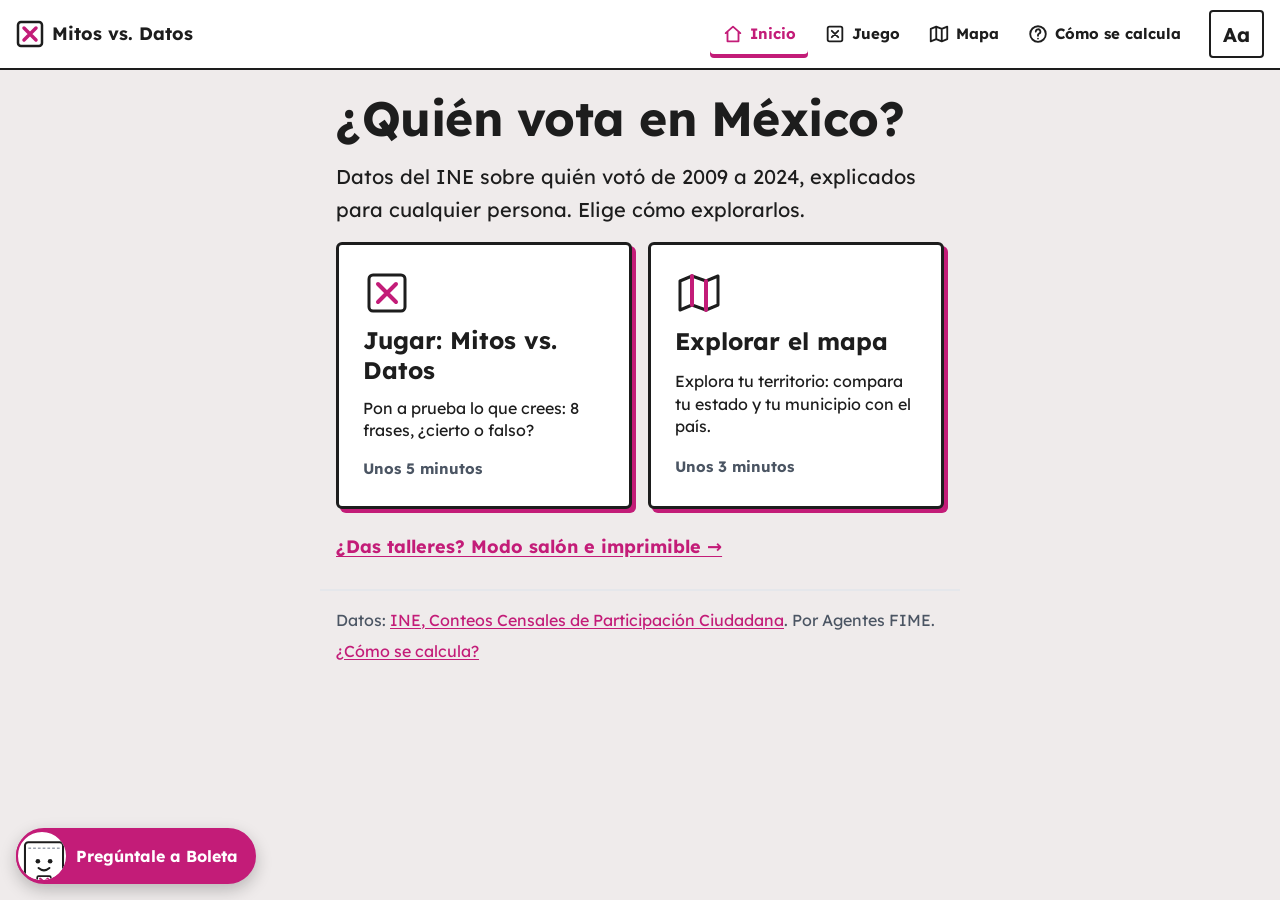
==== commit e9be5544: "Une main en «Pregúntale a Boleta»: navegación nueva y lenguas indígenas El botón flotante se sube so" ====
--- a/site/index.html
+++ b/site/index.html
@@ -49,6 +49,15 @@
         <label id="voz-campo" class="voz-campo" hidden>Voz para leer
           <select id="voz-elegida"></select>
         </label>
+        <label class="voz-campo">Lengua
+          <select id="lengua">
+            <option value="es" lang="es">Español</option>
+            <option value="nah" lang="nah">Nawatl (náhuatl)</option>
+            <option value="yua" lang="yua">Maaya t'aan (maya)</option>
+            <option value="tzh" lang="tzh">Bats'il k'op (tseltal)</option>
+          </select>
+        </label>
+        <p class="panel-nota">Náhuatl, maya y tseltal: traducción preliminar, sin revisar por hablantes. La página se vuelve a cargar.</p>
         <div class="tamano" role="group" aria-label="Tamaño de la letra">
           <button class="tamano-btn" data-tamano="1" aria-pressed="true" aria-label="Letra normal">A</button>
           <button class="tamano-btn" data-tamano="2" aria-pressed="false" aria-label="Letra grande">A</button>
@@ -64,6 +73,15 @@
       <a href="#metodo" data-seccion="metodo"><svg viewBox="0 0 24 24" aria-hidden="true"><circle cx="12" cy="12" r="8.5"/><path d="M9.6 9.4 a2.5 2.5 0 1 1 3.4 2.3 c-.7.3-1 .8-1 1.5 V14 M12 17 v.01"/></svg><span>Cómo se calcula</span></a>
     </nav>
   </header>
+
+  <aside id="aviso-lengua" class="aviso-lengua" lang="es" aria-label="Aviso sobre la traducción" hidden>
+    <details>
+      <summary class="aviso-lengua-titulo"></summary>
+      <p class="aviso-lengua-texto"></p>
+      <p class="aviso-lengua-fuentes"></p>
+      <p><a href="?">Ver la página en español</a></p>
+    </details>
+  </aside>
 
   <main id="contenido" tabindex="-1">
     <h1 class="sr">Mitos vs. Datos: el juego</h1>
@@ -184,7 +202,7 @@
 
       <p class="privacidad">
         <svg viewBox="0 0 24 24" aria-hidden="true"><rect x="5" y="10.5" width="14" height="10" rx="1.5"/><path d="M8 10.5V8a4 4 0 0 1 8 0v2.5"/></svg>
-        No guardamos ni enviamos tus respuestas.
+        <span>No guardamos ni enviamos tus respuestas.</span>
       </p>
       <p id="perfil-error" class="error" role="alert"></p>
       <div class="acciones">
@@ -519,7 +537,7 @@
             <section class="at-paso at-paso-portada" data-paso="portada" aria-labelledby="a-t-portada">
               <h3 id="a-t-portada">Atlas de la participación</h3>
               <p class="at-texto">Un recorrido por el mapa de México, de lo nacional a cada región y a tu estado.</p>
-              <p class="at-pista" aria-hidden="true"><svg viewBox="0 0 24 24"><path d="M12 4 V19 M6 13 L12 19 L18 13"/></svg> Desliza hacia abajo</p>
+              <p class="at-pista" aria-hidden="true"><svg viewBox="0 0 24 24"><path d="M12 4 V19 M6 13 L12 19 L18 13"/></svg> <span>Desliza hacia abajo</span></p>
             </section>
             <div id="a-pasos-generados"></div>
             <section class="at-paso at-paso-final" data-paso="final" aria-labelledby="a-t-final">
@@ -599,11 +617,40 @@
       <p>INE, <a href="https://ine.mx/transparencia/datos-abiertos/visualizacion-datos/conteos-censales-participacion/" rel="noopener">Conteos Censales de Participación Ciudadana</a> de las elecciones federales de 2009 a 2024. Son datos abiertos y agregados: no hay datos de ninguna persona.</p>
       <h3>Datos con pocas personas</h3>
       <p id="metodo-umbral"></p>
+      <h3>Lenguas indígenas</h3>
+      <p lang="es">El sitio tiene una traducción preliminar al náhuatl, al maya (peninsular) y al tseltal, las tres lenguas indígenas con más hablantes en México según el Censo de Población y Vivienda 2020 del INEGI. La hizo una inteligencia artificial y todavía no la revisan personas hablantes, así que puede tener errores; se elige en el botón <strong>Aa</strong>. Las cifras son las mismas en todas las lenguas.</p>
       <h3>Lo que no guardamos</h3>
       <p>Tu edad, tu estado, tu municipio y tus respuestas viven solo en esta página mientras la usas. No los guardamos ni los enviamos.</p>
     </section>
   </main>
 
+  <!-- Pregúntale a Boleta: botón flotante en todas las pantallas y ventana del chat (chat-motor.js) -->
+  <button id="chat-abrir" class="chat-flotante" lang="es" aria-haspopup="dialog" aria-controls="chat-panel">
+    <span id="chat-flotante-masc" class="chat-flotante-masc" aria-hidden="true"></span>
+    <span class="chat-flotante-texto">Pregúntale a Boleta</span>
+  </button>
+  <dialog id="chat-panel" class="chat-panel" lang="es" aria-labelledby="t-chat">
+    <div class="chat-cabeza">
+      <div id="masc-chat" class="masc-chat" aria-hidden="true"></div>
+      <div class="chat-titulos">
+        <h2 id="t-chat">Pregúntale a Boleta</h2>
+        <p class="chat-intro">Respondo con datos del INE de 2009 a 2024. Lo que escribes no se guarda ni se envía.</p>
+      </div>
+      <button id="chat-cerrar" class="chat-cerrar" aria-label="Cerrar el chat">
+        <svg viewBox="0 0 24 24" aria-hidden="true"><path d="M6 6 L18 18 M18 6 L6 18"/></svg>
+      </button>
+    </div>
+    <div id="chat-log" class="chat-log" role="log" aria-label="Conversación con Boleta" tabindex="0"></div>
+    <div id="chat-sugerencias" class="chat-sugerencias" role="group" aria-label="Preguntas sugeridas"></div>
+    <form id="chat-form" class="chat-form" autocomplete="off">
+      <label for="chat-entrada" class="chat-etiqueta">Tu pregunta</label>
+      <div class="chat-fila">
+        <input id="chat-entrada" type="text" maxlength="200" enterkeyhint="send" placeholder="Por ejemplo: ¿cuánto votó Jalisco?">
+        <button class="boton primario" type="submit">Preguntar</button>
+      </div>
+    </form>
+    <button id="chat-escuchar" class="escuchar" hidden><svg class="voz-icono" viewBox="0 0 24 24" aria-hidden="true"><path d="M4 9.5h3.5L12 5.5v13l-4.5-4H4z"/><path class="onda" d="M15.5 9a4 4 0 0 1 0 6M18 6.5a7.5 7.5 0 0 1 0 11"/></svg><span>Escuchar la respuesta</span></button>
+  </dialog>
 
   <footer id="pie" class="pie">
     <p>Datos: <a href="https://ine.mx/transparencia/datos-abiertos/visualizacion-datos/conteos-censales-participacion/" rel="noopener">INE, Conteos Censales de Participación Ciudadana</a>. Por Agentes FIME.</p>
@@ -611,6 +658,7 @@
   </footer>
 
   <script src="js/textos.js"></script>
+  <script src="js/lenguas.js"></script>
   <script src="js/datos.js"></script>
   <script src="js/graficas.js"></script>
   <script src="js/mapa.js"></script>
@@ -622,6 +670,8 @@
   <script src="js/caso.js"></script>
   <script src="js/voz.js"></script>
   <script src="js/mascota.js"></script>
+  <script src="js/chat-motor.js"></script>
+  <script src="js/chat.js"></script>
   <script src="js/juego.js"></script>
 </body>
 </html>
--- a/site/css/estilos.css
+++ b/site/css/estilos.css
@@ -301,6 +301,9 @@
 .g-tabla table { border-collapse: collapse; width: 100%; font-size: 1rem; margin-top: var(--esp-2); }
 .g-tabla th, .g-tabla td { text-align: left; padding: 0.375rem var(--esp-2); border-bottom: 1px solid var(--base); }
 .g-tabla td.num, .g-tabla th.num { text-align: right; font-variant-numeric: tabular-nums; }
+/* Con A+ y A++ las tablas no caben a 390 px: la palabra se parte antes que cortarse (main recorta lo que sobra). */
+main th, main td { hyphens: auto; }
+main thead th { overflow-wrap: anywhere; }
 
 .leyenda { display: flex; flex-wrap: wrap; gap: 1.25rem; margin: 0 0 var(--esp-3); padding: 0; list-style: none; font-size: 1rem; }
 .leyenda li { display: flex; align-items: center; gap: var(--esp-2); }
@@ -916,3 +919,98 @@
 
 /* Sin voces locales en español: no se ofrece la voz (las voces en línea enviarían el texto fuera). */
 .sin-voz .escuchar, .sin-voz .voz-btn, .sin-voz .voz-aviso, .sin-voz .voz-campo { display: none !important; }
+
+/* ---------------------------------------------------------------- aviso de las lenguas indígenas */
+.aviso-lengua {
+  max-width: 40rem; margin: var(--esp-3) auto 0; padding: 0 var(--esp-4);
+  background: var(--papel); border-left: 6px solid var(--ambar); font-size: 1rem;
+}
+body.con-atlas .aviso-lengua { max-width: 76rem; }
+.aviso-lengua p { margin: 0 0 var(--esp-2); }
+.aviso-lengua summary { cursor: pointer; min-height: 44px; display: flex; align-items: center; color: var(--tinta); font-weight: 700; line-height: 1.3; }
+.aviso-lengua details[open] { padding-bottom: var(--esp-2); }
+@media (max-width: 51.99rem) { .aviso-lengua { margin: var(--esp-3) var(--esp-4) 0; } }
+
+/* ---------------------------------------------------------------- «Pregúntale a Boleta» */
+/* Botón flotante abajo a la izquierda, en todas las pantallas. */
+.chat-flotante {
+  position: fixed; left: var(--esp-4); bottom: calc(var(--esp-4) + max(var(--nav-alto), env(safe-area-inset-bottom)) + var(--chat-elevar, 0px)); z-index: 6;
+  display: inline-flex; align-items: center; gap: var(--esp-2);
+  min-height: 3.5rem; padding: 0 var(--esp-4) 0 0;
+  font: inherit; font-size: 1rem; font-weight: 700; color: var(--papel);
+  background: var(--azul); border: 2px solid var(--azul); border-radius: 999px; cursor: pointer;
+  box-shadow: 0 6px 16px rgba(29, 29, 29, 0.25);
+}
+.chat-flotante:hover { background: var(--tinta); border-color: var(--tinta); }
+/* La cara de Boleta asomada en un círculo blanco. */
+.chat-flotante-masc {
+  flex: none; width: 3.25rem; height: 3.25rem; margin: -2px 0 -2px -2px; overflow: hidden;
+  background: var(--papel); border: 2px solid var(--azul); border-radius: 50%;
+}
+.chat-flotante-masc .mascota { width: 4.25rem; margin: 0.1rem 0 0 -0.5rem; }
+.chat-flotante:hover .chat-flotante-masc { border-color: var(--tinta); }
+/* En el celular solo el círculo (el nombre sigue disponible para lectores de pantalla). */
+@media (max-width: 40rem) {
+  .chat-flotante { padding: 0; }
+  .chat-flotante-texto { position: absolute; width: 1px; height: 1px; overflow: hidden; clip: rect(0 0 0 0); white-space: nowrap; }
+}
+/* Va sobre la navegación inferior del celular y sobre la barra fija de «Siguiente pregunta» (chat.js mide su alto
+   en --chat-elevar); el relleno de abajo evita que tape lo último de cada pantalla. */
+body:not(.modo-salon) { padding-bottom: calc(var(--nav-alto) + 5.5rem); }
+/* En el modo salón (proyector) y al imprimir no se muestra. */
+.modo-salon .chat-flotante { display: none; }
+@media print { .chat-flotante { display: none; } }
+
+/* Ventana del chat: panel en la esquina inferior izquierda; en el celular, pantalla completa. */
+.chat-panel {
+  position: fixed; inset: auto auto var(--esp-4) var(--esp-4); margin: 0;
+  width: min(26rem, calc(100vw - 2rem)); height: min(40rem, calc(100dvh - 2rem));
+  max-width: none; max-height: none; padding: 0;
+  color: var(--tinta); background: var(--papel); border: 2px solid var(--tinta); border-radius: 8px;
+  box-shadow: 0 12px 32px rgba(29, 29, 29, 0.3);
+}
+.chat-panel[open] { display: flex; flex-direction: column; }
+.chat-panel::backdrop { background: rgba(29, 29, 29, 0.35); }
+@media (max-width: 40rem) {
+  .chat-panel { inset: 0; width: 100%; height: 100dvh; border: 0; border-radius: 0; }
+}
+.chat-cabeza {
+  flex: none; display: flex; align-items: center; gap: var(--esp-2);
+  padding: var(--esp-2) var(--esp-2) var(--esp-2) var(--esp-3); border-bottom: 2px solid var(--base);
+}
+.chat-titulos { flex: 1; min-width: 0; }
+.chat-cabeza h2 { margin: 0; font-size: 1.25rem; }
+.masc-chat { flex: none; width: 3rem; }
+.chat-intro { margin: 0; font-size: 0.875rem; line-height: 1.4; color: var(--tinta-suave); }
+.chat-cerrar {
+  flex: none; display: inline-flex; align-items: center; justify-content: center;
+  width: 44px; height: 44px; padding: 0; color: var(--tinta);
+  background: var(--papel); border: 2px solid var(--tinta); border-radius: 4px; cursor: pointer;
+}
+.chat-cerrar svg { width: 1.25rem; height: 1.25rem; fill: none; stroke: currentColor; stroke-width: 2.5; stroke-linecap: round; }
+.chat-log {
+  flex: 1 1 auto; min-height: 6rem; overflow-y: auto;
+  display: flex; flex-direction: column; gap: var(--esp-2); padding: var(--esp-3);
+}
+.chat-msg { max-width: 88%; padding: var(--esp-2) var(--esp-3); border-radius: 6px; font-size: 1rem; line-height: 1.5; overflow-wrap: anywhere; }
+.chat-bot { align-self: flex-start; background: var(--mesa); color: var(--tinta); }
+.chat-tu { align-self: flex-end; background: var(--tinta); color: var(--papel); }
+.chat-sugerencias { flex: none; display: flex; flex-wrap: wrap; gap: var(--esp-2); padding: 0 var(--esp-3); }
+.chat-sugerencias:empty { display: none; }
+.chat-sugerencia {
+  min-height: 44px; padding: var(--esp-1) var(--esp-3); text-align: left;
+  font: inherit; font-size: 0.9375rem; font-weight: 700; color: var(--azul);
+  background: var(--papel); border: 2px solid var(--azul); border-radius: 999px; cursor: pointer;
+}
+.chat-sugerencia:hover { background: var(--mesa); }
+.chat-form { flex: none; margin: 0; padding: var(--esp-3) var(--esp-3) 0; }
+.chat-etiqueta { display: block; font-weight: 700; font-size: 1rem; margin: 0 0 var(--esp-1); }
+.chat-fila { display: flex; gap: var(--esp-2); }
+.chat-fila input {
+  flex: 1 1 auto; min-width: 0; min-height: 3rem; padding: 0 var(--esp-3);
+  font: inherit; font-size: 1rem; color: var(--tinta); background: var(--papel); border: 2px solid var(--tinta); border-radius: 4px;
+}
+.chat-fila .boton { flex: none; min-height: 3rem; margin: 0; padding: 0 var(--esp-4); }
+#chat-escuchar { flex: none; align-self: flex-start; margin: var(--esp-2) var(--esp-3) var(--esp-3); }
+#chat-escuchar[hidden] + * { margin-top: var(--esp-3); }
+.chat-panel > :last-child { margin-bottom: var(--esp-3); }
